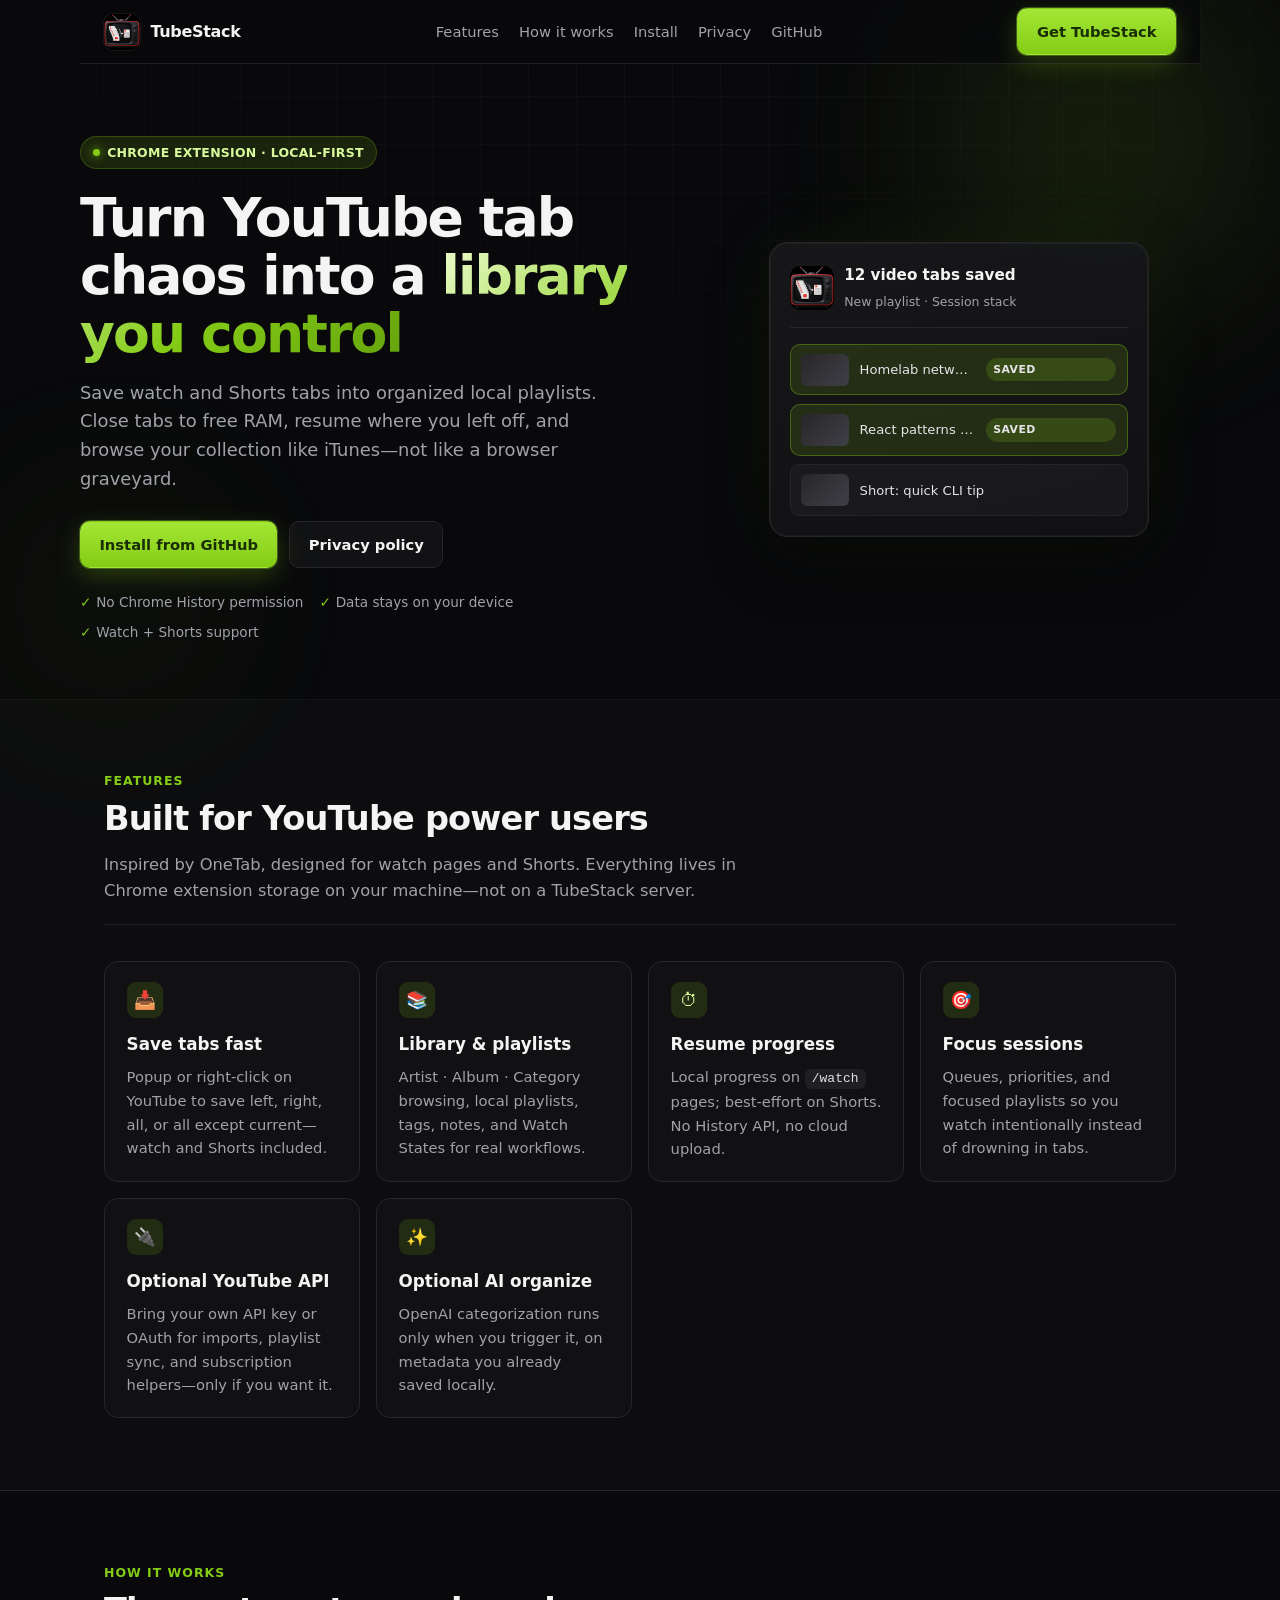
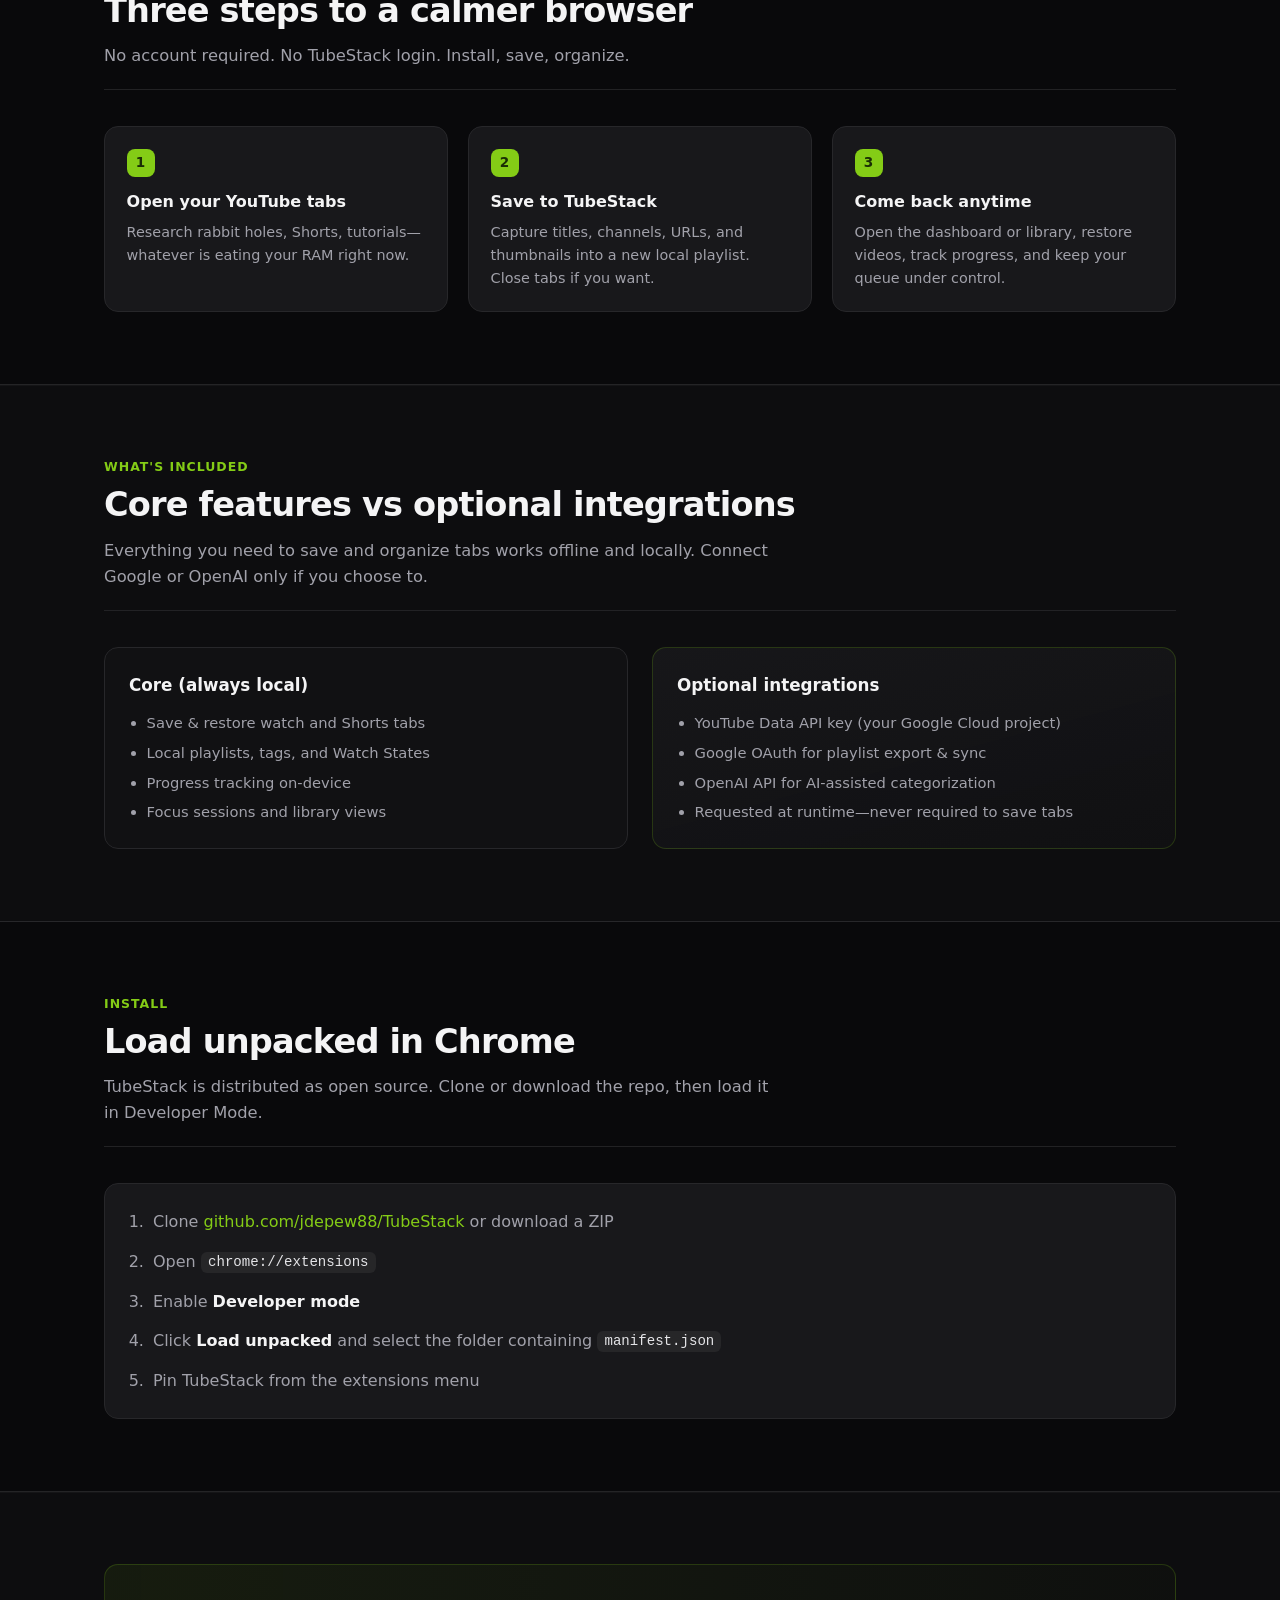
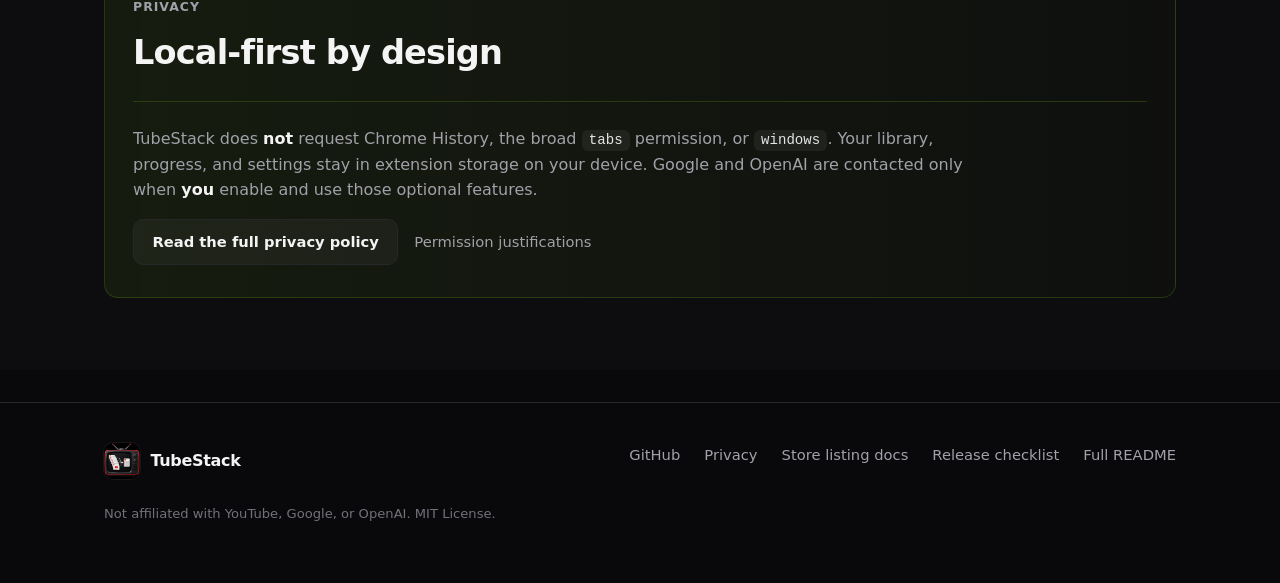
==== index.html @ 12734987 "Fix invisible bold text on privacy and landing pages. Set explicit text colors on strong/b and all b" ====
<!doctype html>
<html lang="en">
  <head>
    <meta charset="utf-8" />
    <meta name="viewport" content="width=device-width, initial-scale=1" />
    <title>TubeStack — Your YouTube library in Chrome</title>
    <meta
      name="description"
      content="TubeStack is a Chrome extension that saves YouTube watch and Shorts tabs into a local library—organize, resume progress, and watch intentionally."
    />
    <meta name="theme-color" content="#09090b" />
    <style>
      :root {
        --bg: #09090b;
        --surface: #111113;
        --elevated: #18181b;
        --border: #27272a;
        --text: #f4f4f5;
        --muted: #a1a1aa;
        --accent: #84cc16;
        --accent-dim: #65a30d;
        --accent-soft: rgba(132, 204, 22, 0.14);
        --glow: rgba(132, 204, 22, 0.35);
        --radius: 14px;
        --radius-sm: 10px;
        --max: 1120px;
        --nav-h: 64px;
      }

      *,
      *::before,
      *::after {
        box-sizing: border-box;
      }

      html {
        scroll-behavior: smooth;
      }

      body {
        margin: 0;
        font-family: system-ui, -apple-system, "Segoe UI", Roboto, sans-serif;
        background: var(--bg);
        color: var(--text);
        line-height: 1.6;
        -webkit-font-smoothing: antialiased;
      }

      a {
        color: var(--accent);
        text-decoration: none;
      }

      a:hover {
        text-decoration: underline;
      }

      strong,
      b {
        color: inherit;
        font-weight: 700;
      }

      p strong,
      li strong,
      .privacy-band strong,
      .install-box strong {
        color: var(--text);
      }

      .skip {
        position: absolute;
        left: -9999px;
        top: 0;
      }

      .skip:focus {
        left: 1rem;
        top: 1rem;
        z-index: 999;
        background: var(--elevated);
        padding: 0.5rem 1rem;
        border-radius: var(--radius-sm);
      }

      /* Background atmosphere */
      .bg-glow {
        position: fixed;
        inset: 0;
        pointer-events: none;
        z-index: 0;
        overflow: hidden;
      }

      .bg-glow::before,
      .bg-glow::after {
        content: "";
        position: absolute;
        border-radius: 50%;
        filter: blur(80px);
        opacity: 0.45;
      }

      .bg-glow::before {
        width: 520px;
        height: 520px;
        top: -120px;
        right: -80px;
        background: radial-gradient(circle, var(--glow), transparent 70%);
      }

      .bg-glow::after {
        width: 420px;
        height: 420px;
        bottom: 10%;
        left: -100px;
        background: radial-gradient(circle, rgba(163, 230, 53, 0.12), transparent 70%);
      }

      .grid-lines {
        position: fixed;
        inset: 0;
        pointer-events: none;
        z-index: 0;
        background-image:
          linear-gradient(rgba(255, 255, 255, 0.03) 1px, transparent 1px),
          linear-gradient(90deg, rgba(255, 255, 255, 0.03) 1px, transparent 1px);
        background-size: 48px 48px;
        mask-image: radial-gradient(ellipse 80% 60% at 50% 0%, black, transparent);
      }

      .wrap {
        position: relative;
        z-index: 1;
        max-width: var(--max);
        margin: 0 auto;
        padding: 0 24px;
      }

      /* Nav */
      .nav {
        position: sticky;
        top: 0;
        z-index: 50;
        height: var(--nav-h);
        display: flex;
        align-items: center;
        justify-content: space-between;
        gap: 1rem;
        border-bottom: 1px solid rgba(39, 39, 42, 0.8);
        background: rgba(9, 9, 11, 0.82);
        backdrop-filter: blur(12px);
      }

      .brand {
        display: flex;
        align-items: center;
        gap: 0.65rem;
        color: var(--text);
        text-decoration: none;
        font-weight: 700;
        letter-spacing: -0.02em;
      }

      .brand:hover {
        text-decoration: none;
      }

      .brand img {
        width: 36px;
        height: 36px;
        border-radius: 9px;
        box-shadow: 0 0 0 1px rgba(255, 255, 255, 0.06);
      }

      .nav-links {
        display: flex;
        align-items: center;
        gap: 1.25rem;
        font-size: 0.92rem;
      }

      .nav-links a {
        color: var(--muted);
        text-decoration: none;
      }

      .nav-links a:hover {
        color: var(--text);
        text-decoration: none;
      }

      /* Buttons */
      .btn {
        display: inline-flex;
        align-items: center;
        justify-content: center;
        gap: 0.4rem;
        padding: 0.65rem 1.15rem;
        border-radius: var(--radius-sm);
        font-size: 0.92rem;
        font-weight: 600;
        border: 1px solid transparent;
        cursor: pointer;
        text-decoration: none;
        transition: transform 0.15s ease, box-shadow 0.15s ease, background 0.15s ease;
      }

      .btn:hover {
        text-decoration: none;
        transform: translateY(-1px);
      }

      .btn-primary {
        background: linear-gradient(180deg, #a3e635 0%, var(--accent) 100%);
        color: #1a2e05;
        box-shadow: 0 0 0 1px rgba(163, 230, 53, 0.3), 0 8px 24px rgba(132, 204, 22, 0.25);
      }

      .btn-primary:hover {
        box-shadow: 0 0 0 1px rgba(163, 230, 53, 0.5), 0 12px 32px rgba(132, 204, 22, 0.32);
      }

      .btn-ghost {
        background: rgba(255, 255, 255, 0.04);
        border-color: var(--border);
        color: var(--text);
      }

      .btn-ghost:hover {
        background: rgba(255, 255, 255, 0.07);
      }

      /* Hero */
      .hero {
        display: grid;
        grid-template-columns: 1.1fr 0.9fr;
        gap: 3rem;
        align-items: center;
      }

      .pill {
        display: inline-flex;
        align-items: center;
        gap: 0.45rem;
        padding: 0.35rem 0.75rem;
        border-radius: 999px;
        background: var(--accent-soft);
        border: 1px solid rgba(132, 204, 22, 0.25);
        color: #d9f99d;
        font-size: 0.78rem;
        font-weight: 600;
        letter-spacing: 0.02em;
        text-transform: uppercase;
        margin-bottom: 1.25rem;
      }

      .pill-dot {
        width: 7px;
        height: 7px;
        border-radius: 50%;
        background: var(--accent);
        box-shadow: 0 0 10px var(--accent);
      }

      .hero h1 {
        margin: 0 0 1rem;
        font-size: clamp(2.2rem, 5vw, 3.35rem);
        line-height: 1.08;
        letter-spacing: -0.035em;
        font-weight: 800;
      }

      .hero h1 span {
        background: linear-gradient(135deg, #ecfccb 0%, var(--accent) 55%, #65a30d 100%);
        -webkit-background-clip: text;
        background-clip: text;
        color: transparent;
      }

      .hero-lead {
        margin: 0 0 1.75rem;
        font-size: 1.12rem;
        color: var(--muted);
        max-width: 34rem;
      }

      .hero-cta {
        display: flex;
        flex-wrap: wrap;
        gap: 0.75rem;
        margin-bottom: 1.5rem;
      }

      .trust-row {
        display: flex;
        flex-wrap: wrap;
        gap: 0.5rem 1rem;
        font-size: 0.85rem;
        color: var(--muted);
      }

      .trust-row span::before {
        content: "✓ ";
        color: var(--accent);
        font-weight: 700;
      }

      .hero-visual {
        position: relative;
        display: flex;
        justify-content: center;
      }

      .hero-card {
        width: 100%;
        max-width: 380px;
        background: linear-gradient(165deg, rgba(24, 24, 27, 0.95), rgba(17, 17, 19, 0.98));
        border: 1px solid var(--border);
        border-radius: calc(var(--radius) + 4px);
        padding: 1.25rem;
        box-shadow:
          0 0 0 1px rgba(255, 255, 255, 0.04) inset,
          0 24px 60px rgba(0, 0, 0, 0.45),
          0 0 80px rgba(132, 204, 22, 0.08);
      }

      .hero-card-head {
        display: flex;
        align-items: center;
        gap: 0.65rem;
        margin-bottom: 1rem;
        padding-bottom: 0.85rem;
        border-bottom: 1px solid var(--border);
      }

      .hero-card-head img {
        width: 44px;
        height: 44px;
        border-radius: 10px;
      }

      .hero-card-head strong {
        display: block;
        font-size: 0.95rem;
      }

      .hero-card-head small {
        color: var(--muted);
        font-size: 0.78rem;
      }

      .mock-tabs {
        display: flex;
        flex-direction: column;
        gap: 0.55rem;
      }

      .mock-tab {
        display: flex;
        align-items: center;
        gap: 0.65rem;
        padding: 0.55rem 0.65rem;
        background: rgba(255, 255, 255, 0.03);
        border: 1px solid rgba(255, 255, 255, 0.05);
        border-radius: var(--radius-sm);
        font-size: 0.82rem;
      }

      .mock-tab.saved {
        border-color: rgba(132, 204, 22, 0.35);
        background: var(--accent-soft);
      }

      .mock-thumb {
        width: 48px;
        height: 32px;
        border-radius: 6px;
        background: linear-gradient(135deg, #27272a, #3f3f46);
        flex-shrink: 0;
      }

      .mock-tab span {
        flex: 1;
        min-width: 0;
        white-space: nowrap;
        overflow: hidden;
        text-overflow: ellipsis;
        color: #e4e4e7;
      }

      .mock-badge {
        font-size: 0.68rem;
        font-weight: 700;
        text-transform: uppercase;
        letter-spacing: 0.04em;
        color: #bef264;
        background: rgba(132, 204, 22, 0.18);
        padding: 0.2rem 0.45rem;
        border-radius: 999px;
      }

      /* Sections */
      section,
      .hero-wrap {
        scroll-margin-top: calc(var(--nav-h) + 16px);
      }

      .hero-wrap {
        padding: 4.5rem 0 3.5rem;
      }

      section {
        padding: 4.5rem 0;
        border-top: 1px solid var(--border);
      }

      section:first-of-type {
        border-top: none;
      }

      section.section-alt {
        background: rgba(17, 17, 19, 0.55);
        border-top-color: rgba(39, 39, 42, 0.9);
        box-shadow: inset 0 1px 0 rgba(255, 255, 255, 0.03);
      }

      .section-head {
        margin-bottom: 2.25rem;
        padding-bottom: 1.25rem;
        border-bottom: 1px solid rgba(39, 39, 42, 0.85);
      }

      .section-label {
        font-size: 0.78rem;
        font-weight: 700;
        letter-spacing: 0.08em;
        text-transform: uppercase;
        color: var(--accent);
        margin: 0 0 0.5rem;
      }

      .section-title {
        margin: 0 0 0.75rem;
        font-size: clamp(1.6rem, 3vw, 2.1rem);
        letter-spacing: -0.025em;
        line-height: 1.2;
      }

      .section-sub {
        margin: 0;
        color: var(--muted);
        max-width: 42rem;
        font-size: 1.02rem;
      }

      .cards {
        display: grid;
        grid-template-columns: repeat(auto-fit, minmax(240px, 1fr));
        gap: 1rem;
      }

      .card {
        background: var(--surface);
        border: 1px solid var(--border);
        border-radius: var(--radius);
        padding: 1.25rem 1.35rem;
        transition: border-color 0.15s ease, transform 0.15s ease;
      }

      .card:hover {
        border-color: rgba(132, 204, 22, 0.35);
        transform: translateY(-2px);
      }

      .card-icon {
        width: 2.25rem;
        height: 2.25rem;
        display: grid;
        place-items: center;
        border-radius: 9px;
        background: var(--accent-soft);
        color: #d9f99d;
        font-size: 1.1rem;
        margin-bottom: 0.85rem;
      }

      .card h3 {
        margin: 0 0 0.45rem;
        font-size: 1.05rem;
      }

      .card p {
        margin: 0;
        font-size: 0.92rem;
        color: var(--muted);
      }

      /* Steps */
      .steps {
        display: grid;
        grid-template-columns: repeat(auto-fit, minmax(220px, 1fr));
        gap: 1.25rem;
        counter-reset: step;
      }

      .step {
        position: relative;
        padding: 1.35rem;
        background: var(--elevated);
        border: 1px solid var(--border);
        border-radius: var(--radius);
      }

      .step::before {
        counter-increment: step;
        content: counter(step);
        display: inline-grid;
        place-items: center;
        width: 1.75rem;
        height: 1.75rem;
        border-radius: 8px;
        background: var(--accent);
        color: #1a2e05;
        font-size: 0.85rem;
        font-weight: 800;
        margin-bottom: 0.75rem;
      }

      .step h3 {
        margin: 0 0 0.4rem;
        font-size: 1rem;
      }

      .step p {
        margin: 0;
        font-size: 0.9rem;
        color: var(--muted);
      }

      /* Split panel */
      .split {
        display: grid;
        grid-template-columns: 1fr 1fr;
        gap: 1.5rem;
        align-items: start;
      }

      .panel {
        background: var(--surface);
        border: 1px solid var(--border);
        border-radius: var(--radius);
        padding: 1.5rem;
      }

      .panel h3 {
        margin: 0 0 0.75rem;
        font-size: 1.05rem;
      }

      .panel ul {
        margin: 0;
        padding-left: 1.1rem;
        color: var(--muted);
        font-size: 0.92rem;
      }

      .panel li + li {
        margin-top: 0.4rem;
      }

      .panel.optional {
        border-color: rgba(132, 204, 22, 0.2);
        background: linear-gradient(165deg, rgba(24, 24, 27, 0.9), rgba(17, 17, 19, 0.95));
      }

      /* Install box */
      .install-box {
        background: var(--elevated);
        border: 1px solid var(--border);
        border-radius: var(--radius);
        padding: 1.5rem;
      }

      .install-box ol {
        margin: 0;
        padding-left: 1.25rem;
        color: var(--muted);
        line-height: 1.7;
      }

      .install-box li {
        padding-left: 0.25rem;
      }

      .install-box li + li {
        margin-top: 0.75rem;
      }

      .link-row {
        display: flex;
        flex-wrap: wrap;
        align-items: center;
        gap: 0.65rem 1rem;
        margin-top: 0.25rem;
      }

      .link-row a:not(.btn) {
        color: var(--muted);
        font-size: 0.92rem;
      }

      .link-row a:not(.btn):hover {
        color: var(--text);
      }

      code,
      .code {
        font-family: ui-monospace, "Cascadia Code", "Segoe UI Mono", monospace;
        font-size: 0.88em;
        background: rgba(255, 255, 255, 0.06);
        padding: 0.15rem 0.45rem;
        border-radius: 6px;
        color: #e4e4e7;
      }

      /* Privacy band */
      .privacy-band {
        background: linear-gradient(90deg, rgba(132, 204, 22, 0.08), rgba(132, 204, 22, 0.02));
        border: 1px solid rgba(132, 204, 22, 0.2);
        border-radius: var(--radius);
        padding: 2rem 1.75rem;
      }

      .privacy-band .section-head {
        border-bottom-color: rgba(132, 204, 22, 0.2);
        margin-bottom: 1.5rem;
        padding-bottom: 1rem;
      }

      .privacy-band p {
        margin: 0 0 1rem;
        color: var(--muted);
        max-width: 52rem;
      }

      .privacy-band p:last-child {
        margin-bottom: 0;
      }

      /* Footer */
      footer {
        border-top: 1px solid var(--border);
        padding: 2.5rem 0 3rem;
        margin-top: 2rem;
      }

      .footer-grid {
        display: flex;
        flex-wrap: wrap;
        justify-content: space-between;
        gap: 1.5rem;
        align-items: start;
      }

      .footer-links {
        display: flex;
        flex-wrap: wrap;
        gap: 1rem 1.5rem;
        font-size: 0.92rem;
      }

      .footer-links a {
        color: var(--muted);
        text-decoration: none;
      }

      .footer-links a:hover {
        color: var(--text);
      }

      .fine {
        margin-top: 1.5rem;
        font-size: 0.82rem;
        color: #71717a;
      }

      @media (max-width: 860px) {
        .hero-wrap {
          padding-top: 2.5rem;
        }

        .hero {
          grid-template-columns: 1fr;
        }

        .hero-visual {
          order: -1;
        }

        .split {
          grid-template-columns: 1fr;
        }

        .nav-links {
          display: none;
        }
      }
    </style>
  </head>
  <body>
    <a class="skip" href="#main">Skip to content</a>
    <div class="bg-glow" aria-hidden="true"></div>
    <div class="grid-lines" aria-hidden="true"></div>

    <header class="wrap nav">
      <a class="brand" href="./">
        <img src="assets/icon512.png" width="36" height="36" alt="" />
        TubeStack
      </a>
      <nav class="nav-links" aria-label="Primary">
        <a href="#features">Features</a>
        <a href="#how">How it works</a>
        <a href="#install">Install</a>
        <a href="privacy/privacy.html">Privacy</a>
        <a href="https://github.com/jdepew88/TubeStack">GitHub</a>
      </nav>
      <a class="btn btn-primary" href="#install">Get TubeStack</a>
    </header>

    <main id="main">
      <div class="wrap hero-wrap">
        <div class="hero">
        <div>
          <div class="pill"><span class="pill-dot" aria-hidden="true"></span> Chrome extension · Local-first</div>
          <h1>Turn YouTube tab chaos into a <span>library you control</span></h1>
          <p class="hero-lead">
            Save watch and Shorts tabs into organized local playlists. Close tabs to free RAM, resume where you left off,
            and browse your collection like iTunes—not like a browser graveyard.
          </p>
          <div class="hero-cta">
            <a class="btn btn-primary" href="https://github.com/jdepew88/TubeStack">Install from GitHub</a>
            <a class="btn btn-ghost" href="privacy/privacy.html">Privacy policy</a>
          </div>
          <div class="trust-row">
            <span>No Chrome History permission</span>
            <span>Data stays on your device</span>
            <span>Watch + Shorts support</span>
          </div>
        </div>
        <div class="hero-visual" aria-hidden="true">
          <div class="hero-card">
            <div class="hero-card-head">
              <img src="assets/icon512.png" width="44" height="44" alt="" />
              <div>
                <strong>12 video tabs saved</strong>
                <small>New playlist · Session stack</small>
              </div>
            </div>
            <div class="mock-tabs">
              <div class="mock-tab saved">
                <div class="mock-thumb"></div>
                <span>Homelab networking deep dive</span>
                <span class="mock-badge">Saved</span>
              </div>
              <div class="mock-tab saved">
                <div class="mock-thumb"></div>
                <span>React patterns for 2026</span>
                <span class="mock-badge">Saved</span>
              </div>
              <div class="mock-tab">
                <div class="mock-thumb"></div>
                <span>Short: quick CLI tip</span>
              </div>
            </div>
          </div>
        </div>
        </div>
      </div>

      <section id="features" class="section-alt">
        <div class="wrap">
          <header class="section-head">
            <p class="section-label">Features</p>
            <h2 class="section-title">Built for YouTube power users</h2>
            <p class="section-sub">
              Inspired by OneTab, designed for watch pages and Shorts. Everything lives in Chrome extension storage on your
              machine—not on a TubeStack server.
            </p>
          </header>
          <div class="cards">
            <article class="card">
              <div class="card-icon" aria-hidden="true">📥</div>
              <h3>Save tabs fast</h3>
              <p>Popup or right-click on YouTube to save left, right, all, or all except current—watch and Shorts included.</p>
            </article>
            <article class="card">
              <div class="card-icon" aria-hidden="true">📚</div>
              <h3>Library &amp; playlists</h3>
              <p>Artist · Album · Category browsing, local playlists, tags, notes, and Watch States for real workflows.</p>
            </article>
            <article class="card">
              <div class="card-icon" aria-hidden="true">⏱</div>
              <h3>Resume progress</h3>
              <p>Local progress on <code>/watch</code> pages; best-effort on Shorts. No History API, no cloud upload.</p>
            </article>
            <article class="card">
              <div class="card-icon" aria-hidden="true">🎯</div>
              <h3>Focus sessions</h3>
              <p>Queues, priorities, and focused playlists so you watch intentionally instead of drowning in tabs.</p>
            </article>
            <article class="card">
              <div class="card-icon" aria-hidden="true">🔌</div>
              <h3>Optional YouTube API</h3>
              <p>Bring your own API key or OAuth for imports, playlist sync, and subscription helpers—only if you want it.</p>
            </article>
            <article class="card">
              <div class="card-icon" aria-hidden="true">✨</div>
              <h3>Optional AI organize</h3>
              <p>OpenAI categorization runs only when you trigger it, on metadata you already saved locally.</p>
            </article>
          </div>
        </div>
      </section>

      <section id="how">
        <div class="wrap">
          <header class="section-head">
            <p class="section-label">How it works</p>
            <h2 class="section-title">Three steps to a calmer browser</h2>
            <p class="section-sub">No account required. No TubeStack login. Install, save, organize.</p>
          </header>
          <div class="steps">
            <div class="step">
              <h3>Open your YouTube tabs</h3>
              <p>Research rabbit holes, Shorts, tutorials—whatever is eating your RAM right now.</p>
            </div>
            <div class="step">
              <h3>Save to TubeStack</h3>
              <p>Capture titles, channels, URLs, and thumbnails into a new local playlist. Close tabs if you want.</p>
            </div>
            <div class="step">
              <h3>Come back anytime</h3>
              <p>Open the dashboard or library, restore videos, track progress, and keep your queue under control.</p>
            </div>
          </div>
        </div>
      </section>

      <section id="compare" class="section-alt">
        <div class="wrap">
          <header class="section-head">
            <p class="section-label">What's included</p>
            <h2 class="section-title">Core features vs optional integrations</h2>
            <p class="section-sub">Everything you need to save and organize tabs works offline and locally. Connect Google or OpenAI only if you choose to.</p>
          </header>
          <div class="split">
          <div class="panel">
            <h3>Core (always local)</h3>
            <ul>
              <li>Save &amp; restore watch and Shorts tabs</li>
              <li>Local playlists, tags, and Watch States</li>
              <li>Progress tracking on-device</li>
              <li>Focus sessions and library views</li>
            </ul>
          </div>
          <div class="panel optional">
            <h3>Optional integrations</h3>
            <ul>
              <li>YouTube Data API key (your Google Cloud project)</li>
              <li>Google OAuth for playlist export &amp; sync</li>
              <li>OpenAI API for AI-assisted categorization</li>
              <li>Requested at runtime—never required to save tabs</li>
            </ul>
          </div>
        </div>
      </section>

      <section id="install">
        <div class="wrap">
          <header class="section-head">
            <p class="section-label">Install</p>
            <h2 class="section-title">Load unpacked in Chrome</h2>
            <p class="section-sub">TubeStack is distributed as open source. Clone or download the repo, then load it in Developer Mode.</p>
          </header>
          <div class="install-box">
            <ol>
              <li>Clone <a href="https://github.com/jdepew88/TubeStack">github.com/jdepew88/TubeStack</a> or download a ZIP</li>
              <li>Open <span class="code">chrome://extensions</span></li>
              <li>Enable <strong>Developer mode</strong></li>
              <li>Click <strong>Load unpacked</strong> and select the folder containing <span class="code">manifest.json</span></li>
              <li>Pin TubeStack from the extensions menu</li>
            </ol>
          </div>
        </div>
      </section>

      <section id="privacy" class="section-alt">
        <div class="wrap">
          <div class="privacy-band">
            <header class="section-head">
              <p class="section-label">Privacy</p>
              <h2 class="section-title">Local-first by design</h2>
            </header>
            <p>
              TubeStack does <strong>not</strong> request Chrome History, the broad <code>tabs</code> permission, or
              <code>windows</code>. Your library, progress, and settings stay in extension storage on your device. Google
              and OpenAI are contacted only when <strong>you</strong> enable and use those optional features.
            </p>
            <div class="link-row">
              <a class="btn btn-ghost" href="privacy/privacy.html">Read the full privacy policy</a>
              <a href="docs/PERMISSIONS.md">Permission justifications</a>
            </div>
          </div>
        </div>
      </section>
    </main>

    <footer>
      <div class="wrap footer-grid">
        <div>
          <a class="brand" href="./">
            <img src="assets/icon512.png" width="32" height="32" alt="" />
            TubeStack
          </a>
          <p class="fine">Not affiliated with YouTube, Google, or OpenAI. MIT License.</p>
        </div>
        <div class="footer-links">
          <a href="https://github.com/jdepew88/TubeStack">GitHub</a>
          <a href="privacy/privacy.html">Privacy</a>
          <a href="docs/STORE_LISTING.md">Store listing docs</a>
          <a href="docs/RELEASE_CHECKLIST.md">Release checklist</a>
          <a href="README.md">Full README</a>
        </div>
      </div>
    </footer>
  </body>
</html>
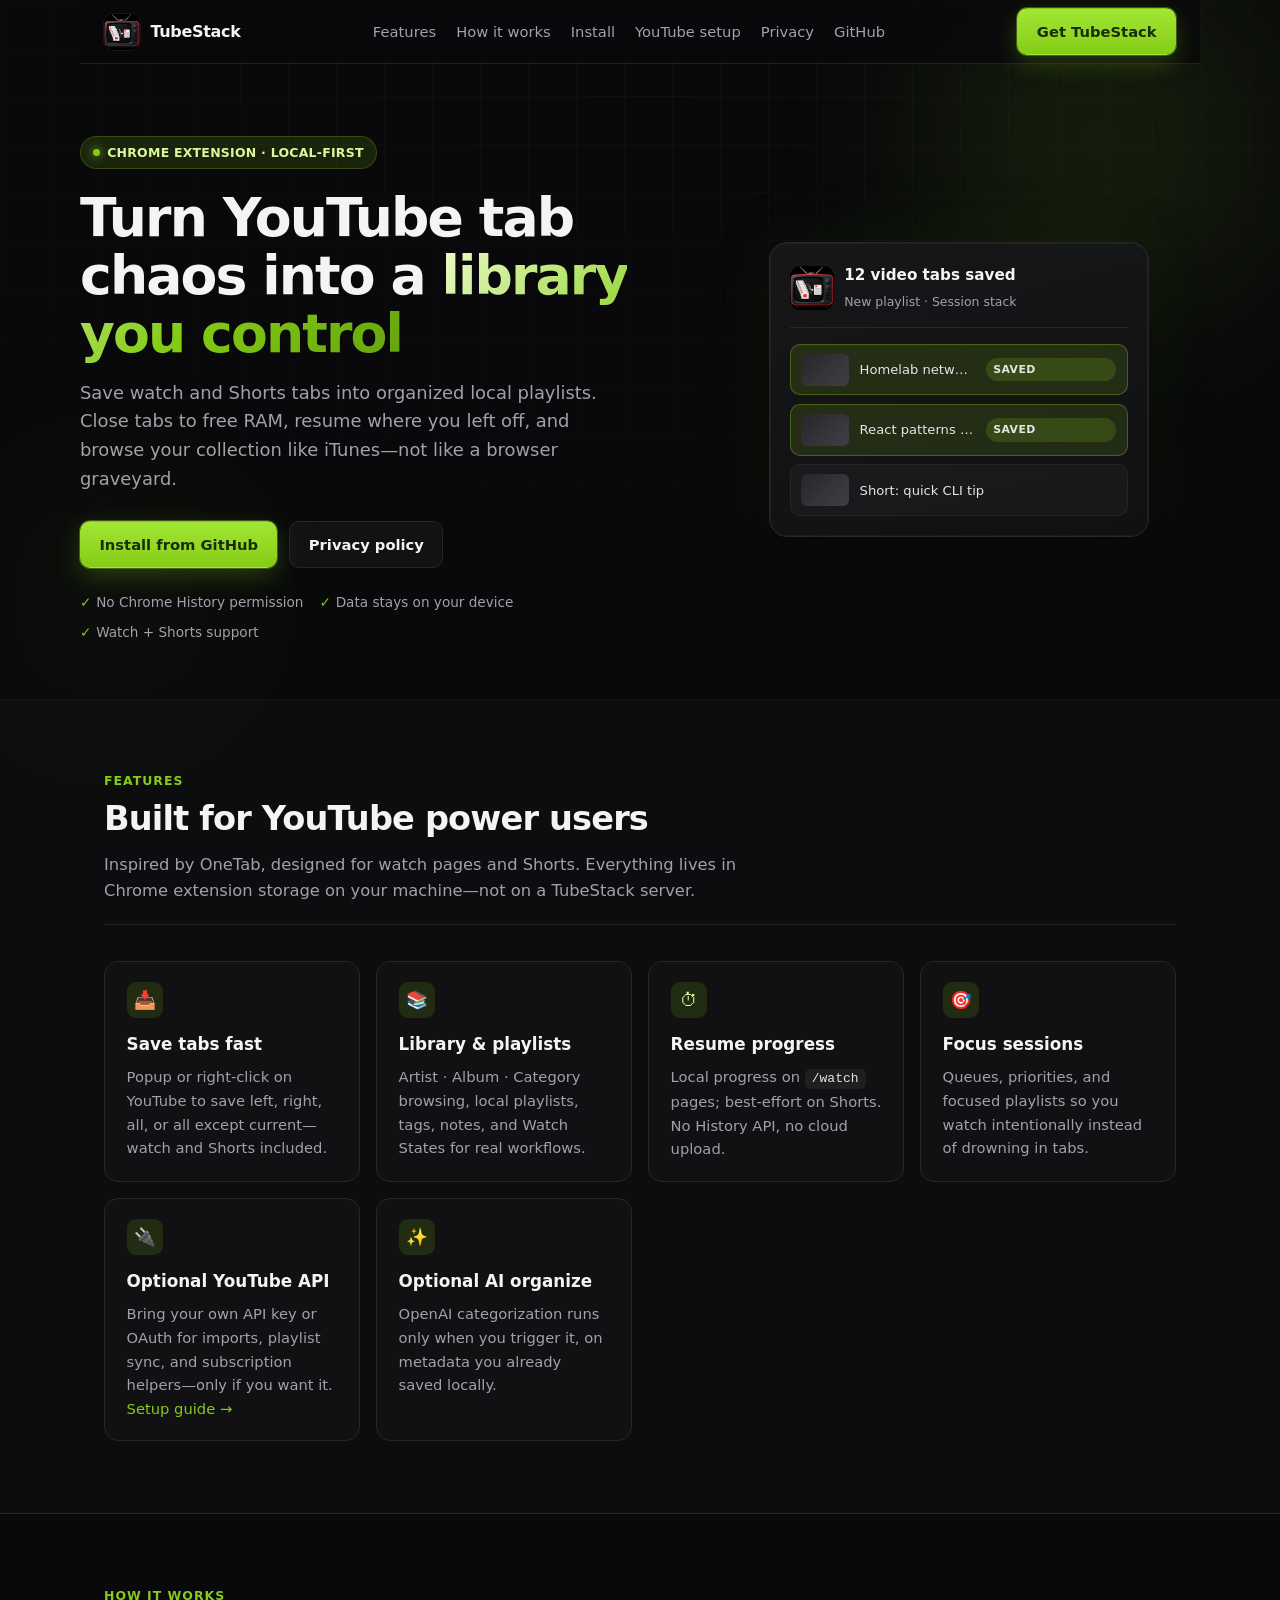
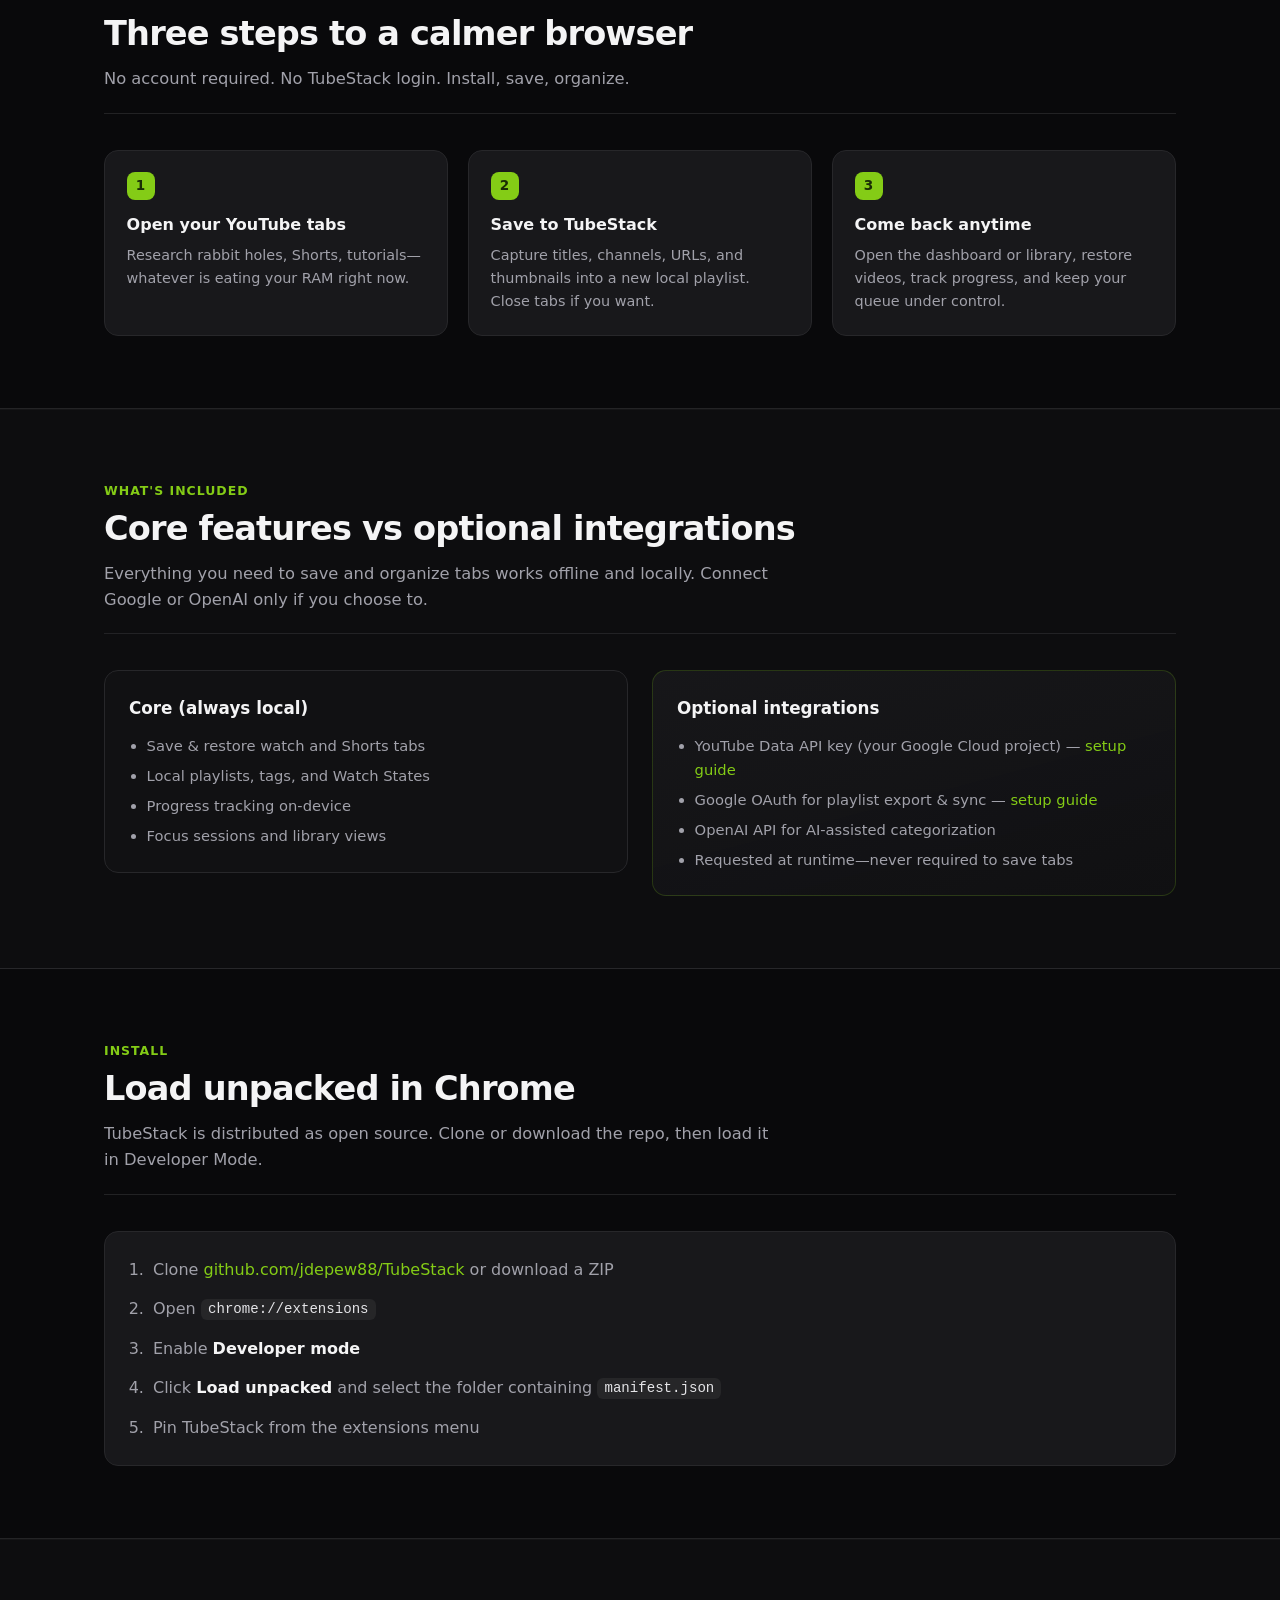
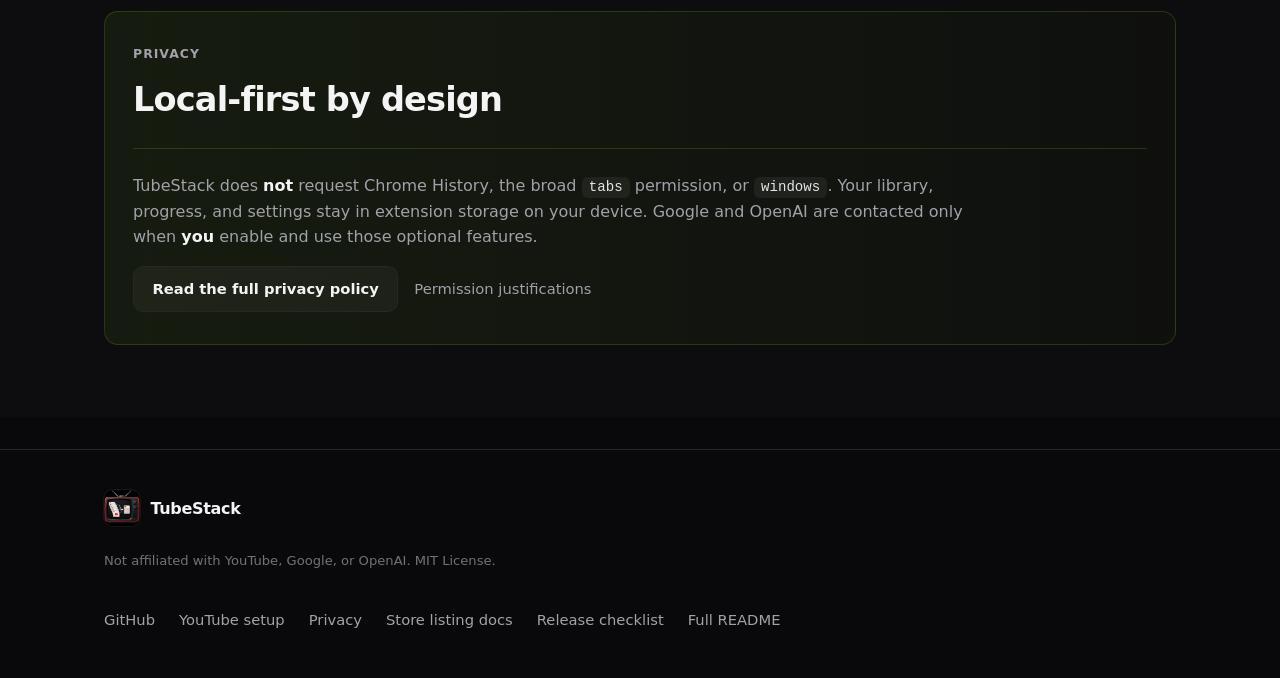
==== commit 681820b1: "Checkpoint before Quick Sidebar Mode" ====
--- a/index.html
+++ b/index.html
@@ -722,6 +722,7 @@
         <a href="#features">Features</a>
         <a href="#how">How it works</a>
         <a href="#install">Install</a>
+        <a href="setup/youtube-api.html">YouTube setup</a>
         <a href="privacy/privacy.html">Privacy</a>
         <a href="https://github.com/jdepew88/TubeStack">GitHub</a>
       </nav>
@@ -812,7 +813,7 @@
             <article class="card">
               <div class="card-icon" aria-hidden="true">🔌</div>
               <h3>Optional YouTube API</h3>
-              <p>Bring your own API key or OAuth for imports, playlist sync, and subscription helpers—only if you want it.</p>
+              <p>Bring your own API key or OAuth for imports, playlist sync, and subscription helpers—only if you want it. <a href="setup/youtube-api.html">Setup guide →</a></p>
             </article>
             <article class="card">
               <div class="card-icon" aria-hidden="true">✨</div>
@@ -867,8 +868,8 @@
           <div class="panel optional">
             <h3>Optional integrations</h3>
             <ul>
-              <li>YouTube Data API key (your Google Cloud project)</li>
-              <li>Google OAuth for playlist export &amp; sync</li>
+              <li>YouTube Data API key (your Google Cloud project) — <a href="setup/youtube-api.html">setup guide</a></li>
+              <li>Google OAuth for playlist export &amp; sync — <a href="setup/youtube-api.html">setup guide</a></li>
               <li>OpenAI API for AI-assisted categorization</li>
               <li>Requested at runtime—never required to save tabs</li>
             </ul>
@@ -927,6 +928,7 @@
         </div>
         <div class="footer-links">
           <a href="https://github.com/jdepew88/TubeStack">GitHub</a>
+          <a href="setup/youtube-api.html">YouTube setup</a>
           <a href="privacy/privacy.html">Privacy</a>
           <a href="docs/STORE_LISTING.md">Store listing docs</a>
           <a href="docs/RELEASE_CHECKLIST.md">Release checklist</a>
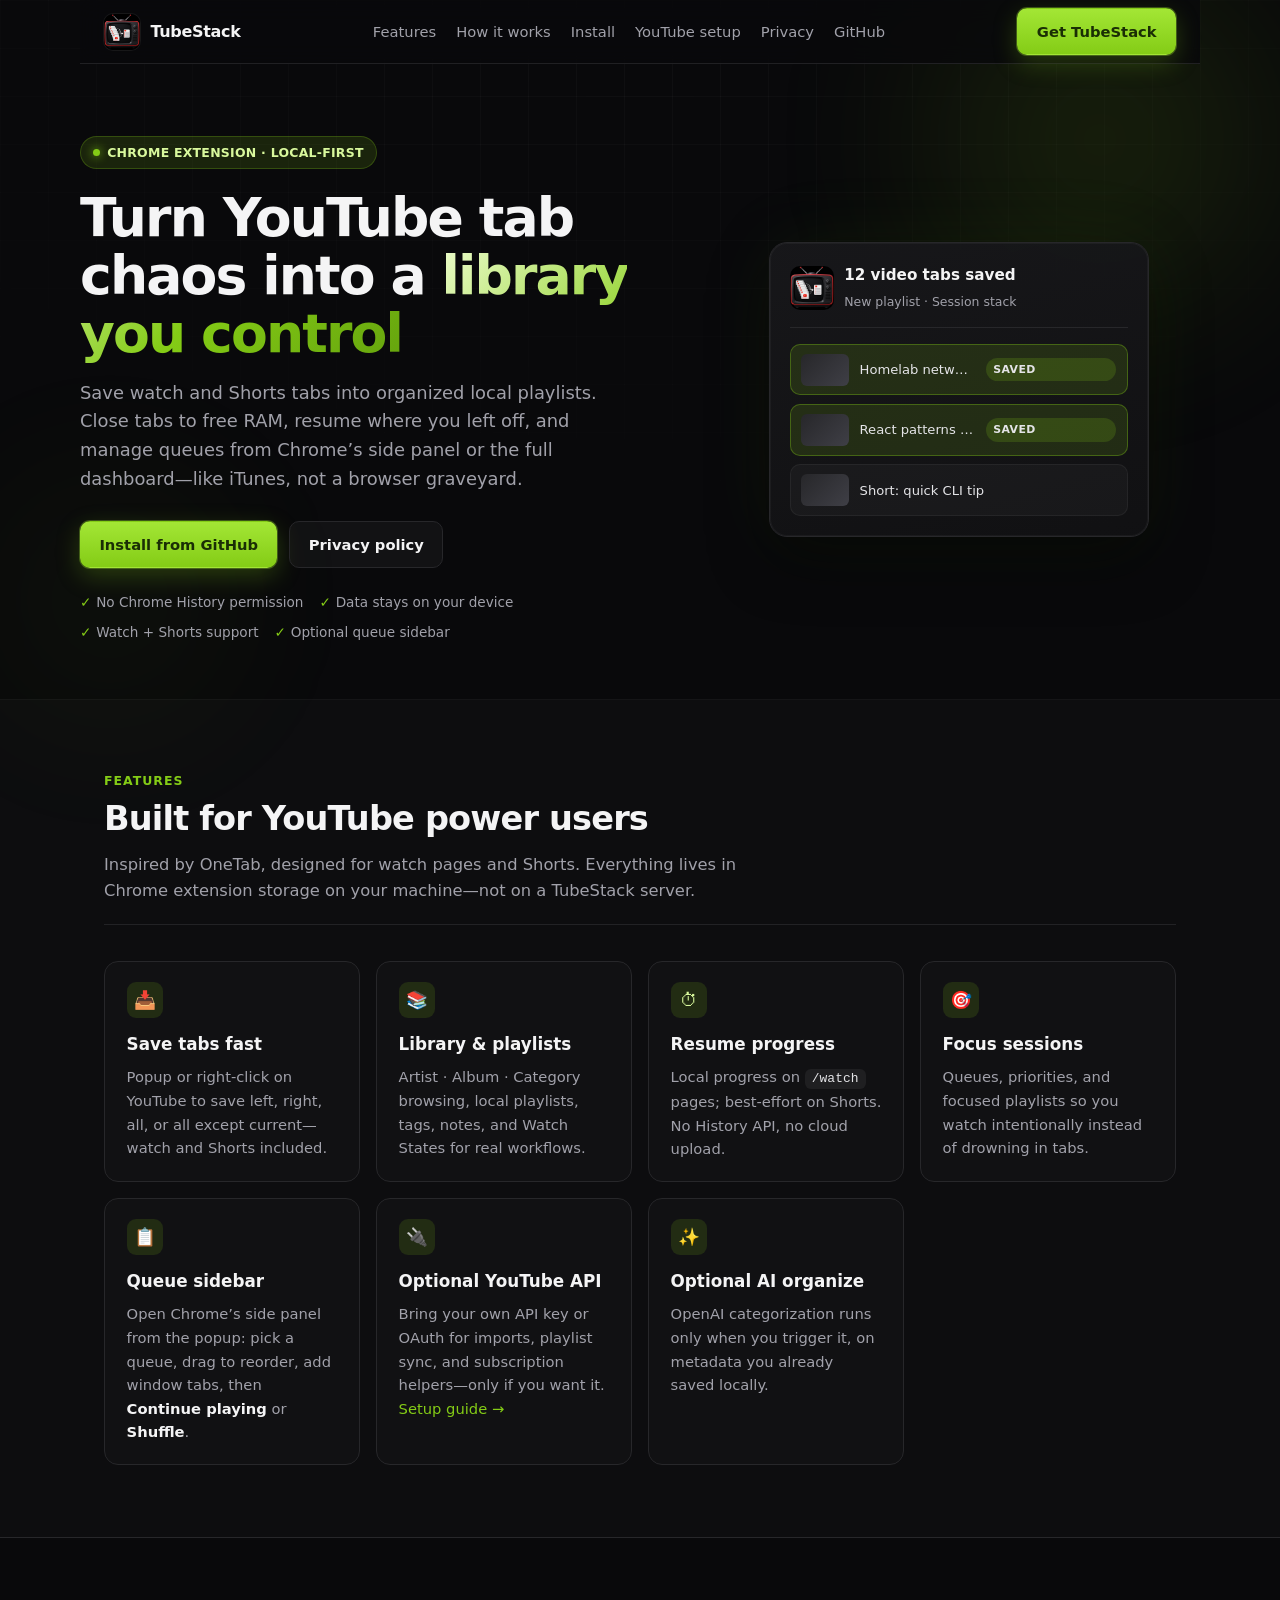
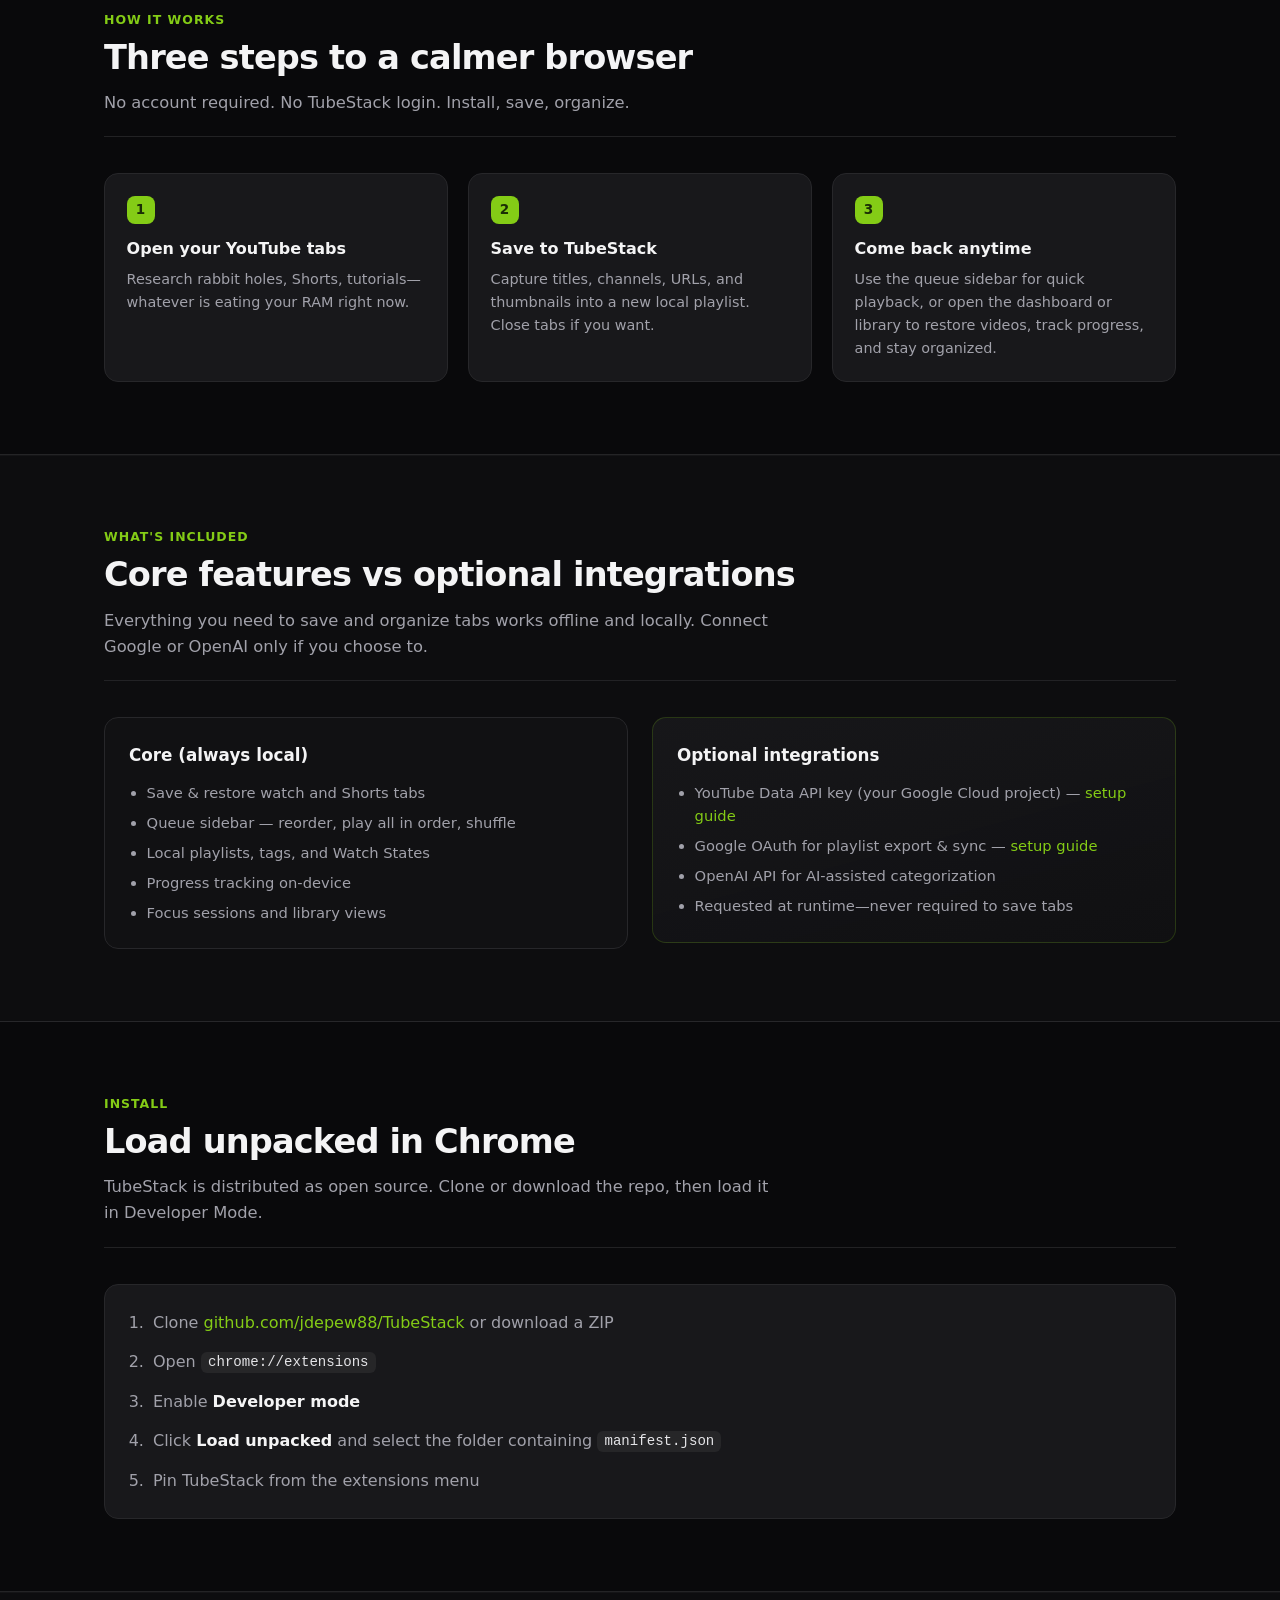
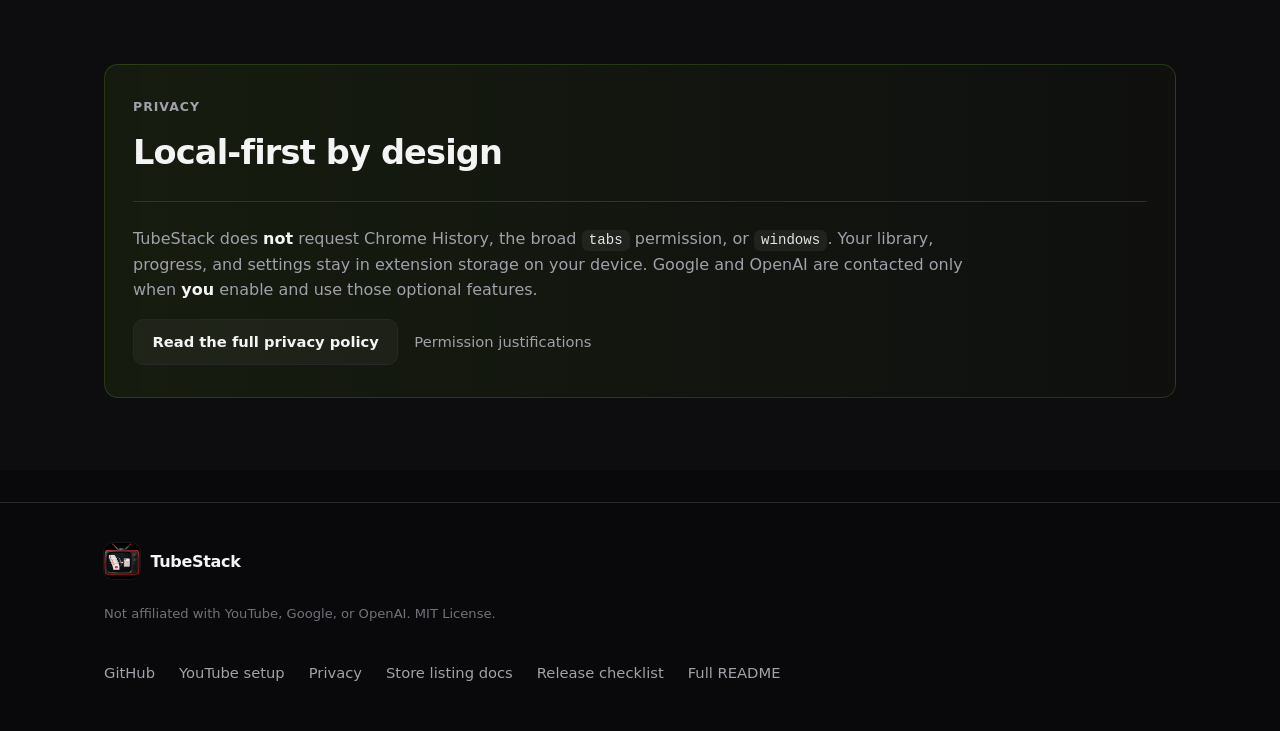
==== commit b021670a: "Document the queue sidebar across homepage, privacy, and store docs. Explain side panel features (re" ====
--- a/index.html
+++ b/index.html
@@ -737,7 +737,7 @@
           <h1>Turn YouTube tab chaos into a <span>library you control</span></h1>
           <p class="hero-lead">
             Save watch and Shorts tabs into organized local playlists. Close tabs to free RAM, resume where you left off,
-            and browse your collection like iTunes—not like a browser graveyard.
+            and manage queues from Chrome&rsquo;s side panel or the full dashboard&mdash;like iTunes, not a browser graveyard.
           </p>
           <div class="hero-cta">
             <a class="btn btn-primary" href="https://github.com/jdepew88/TubeStack">Install from GitHub</a>
@@ -747,6 +747,7 @@
             <span>No Chrome History permission</span>
             <span>Data stays on your device</span>
             <span>Watch + Shorts support</span>
+            <span>Optional queue sidebar</span>
           </div>
         </div>
         <div class="hero-visual" aria-hidden="true">
@@ -811,6 +812,11 @@
               <p>Queues, priorities, and focused playlists so you watch intentionally instead of drowning in tabs.</p>
             </article>
             <article class="card">
+              <div class="card-icon" aria-hidden="true">📋</div>
+              <h3>Queue sidebar</h3>
+              <p>Open Chrome&rsquo;s side panel from the popup: pick a queue, drag to reorder, add window tabs, then <strong>Continue playing</strong> or <strong>Shuffle</strong>.</p>
+            </article>
+            <article class="card">
               <div class="card-icon" aria-hidden="true">🔌</div>
               <h3>Optional YouTube API</h3>
               <p>Bring your own API key or OAuth for imports, playlist sync, and subscription helpers—only if you want it. <a href="setup/youtube-api.html">Setup guide →</a></p>
@@ -842,7 +848,7 @@
             </div>
             <div class="step">
               <h3>Come back anytime</h3>
-              <p>Open the dashboard or library, restore videos, track progress, and keep your queue under control.</p>
+              <p>Use the queue sidebar for quick playback, or open the dashboard or library to restore videos, track progress, and stay organized.</p>
             </div>
           </div>
         </div>
@@ -860,6 +866,7 @@
             <h3>Core (always local)</h3>
             <ul>
               <li>Save &amp; restore watch and Shorts tabs</li>
+              <li>Queue sidebar — reorder, play all in order, shuffle</li>
               <li>Local playlists, tags, and Watch States</li>
               <li>Progress tracking on-device</li>
               <li>Focus sessions and library views</li>
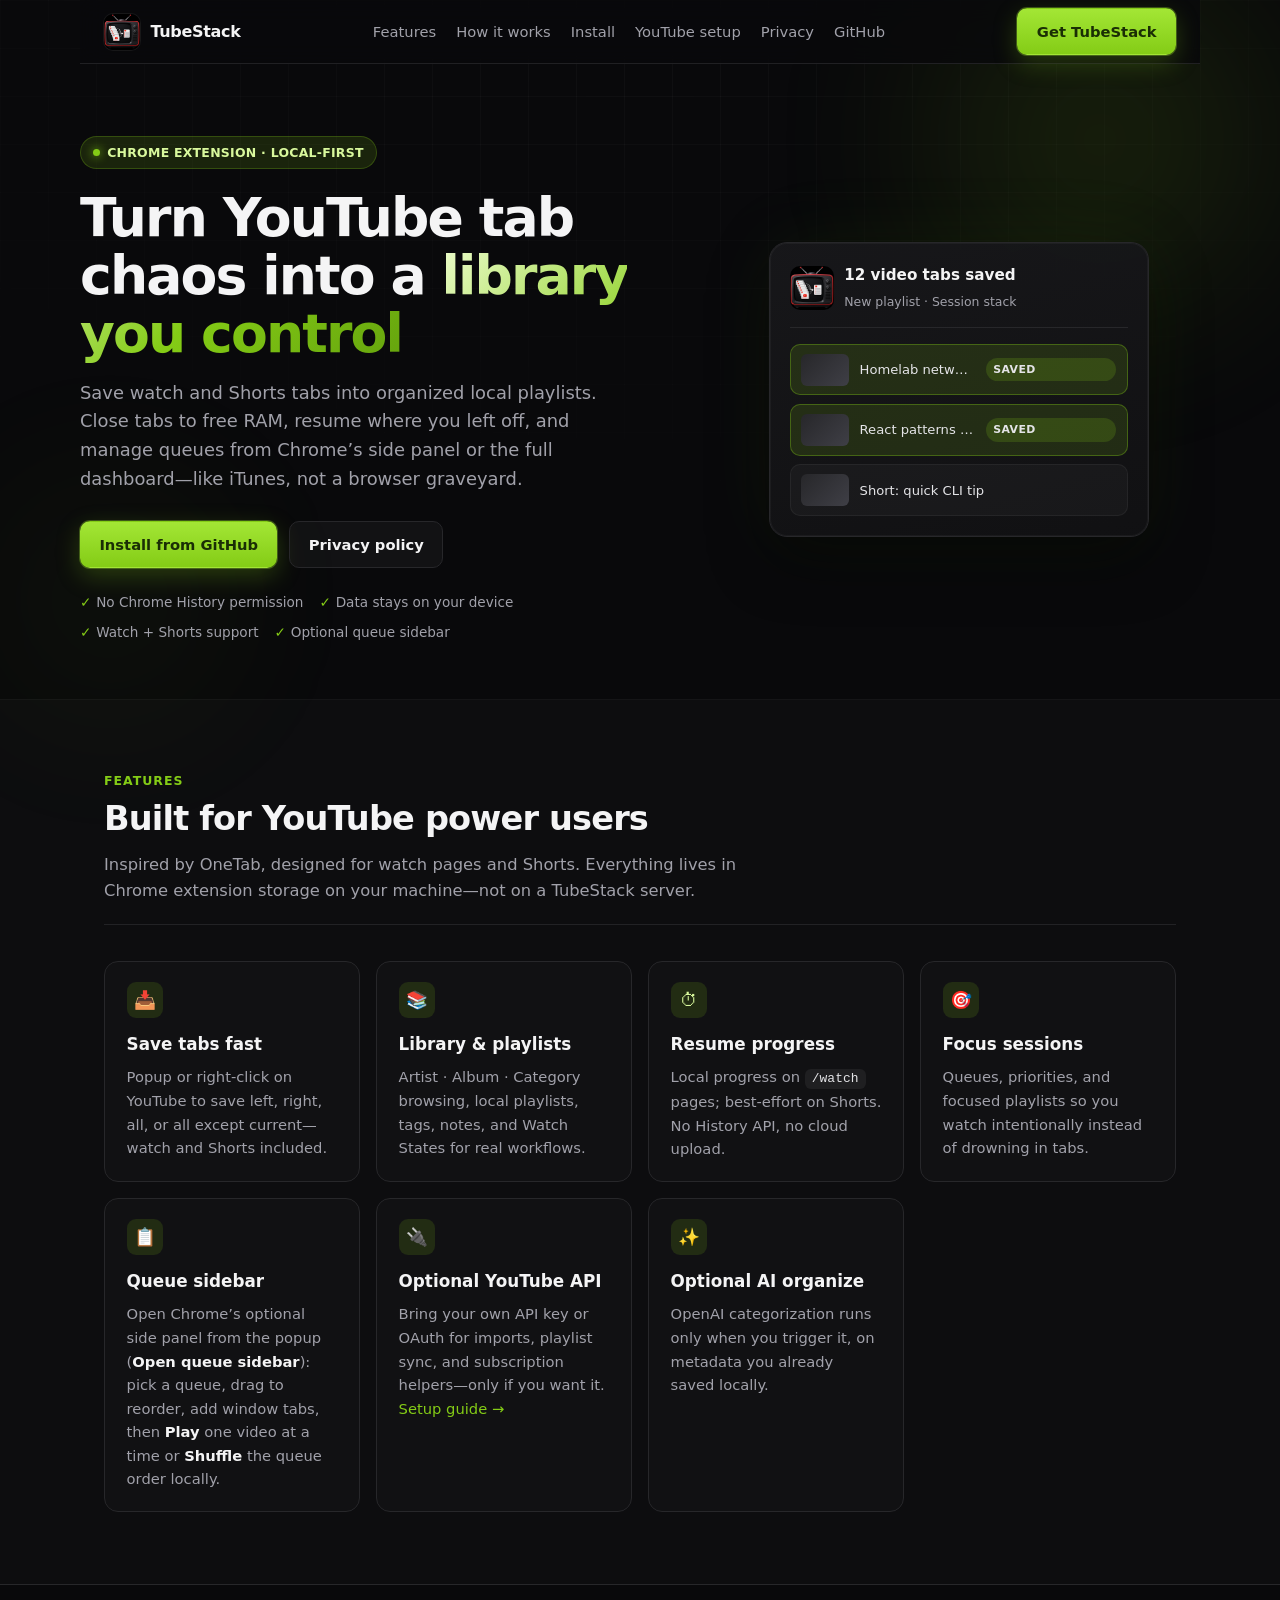
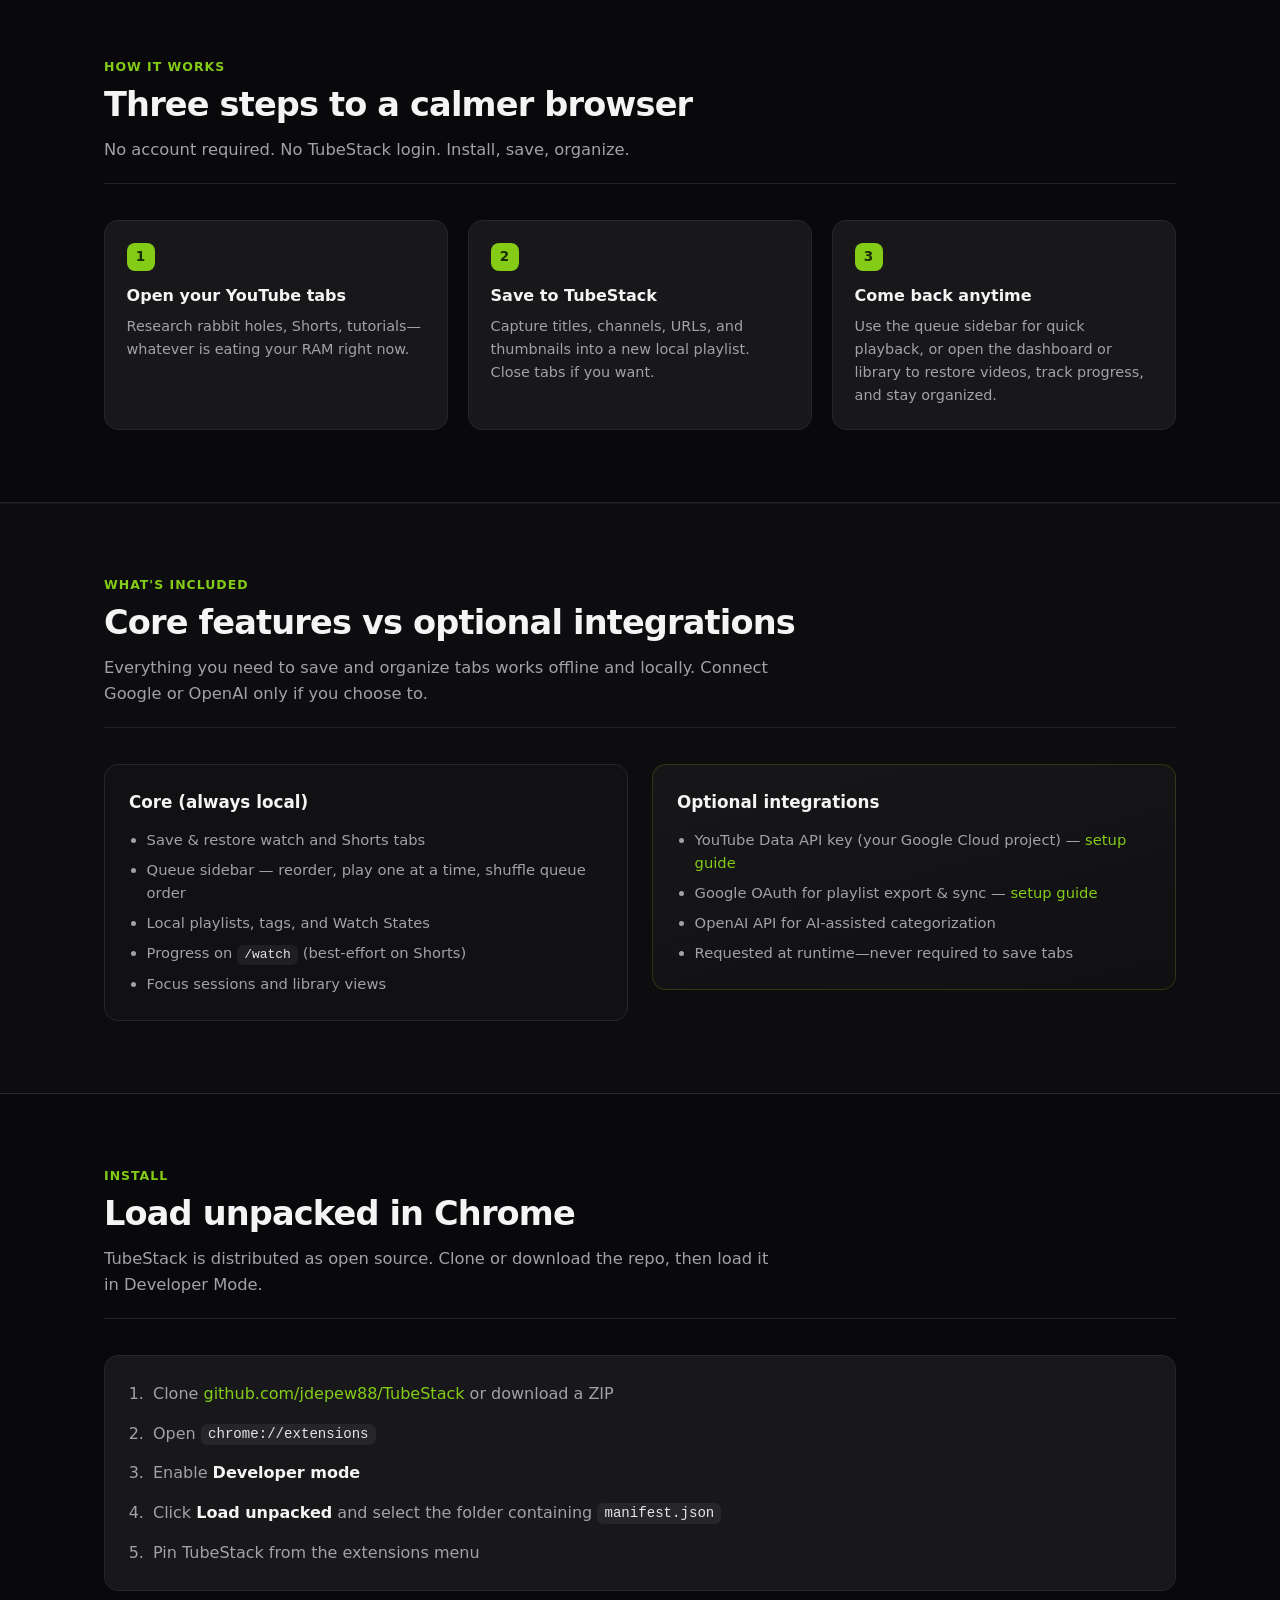
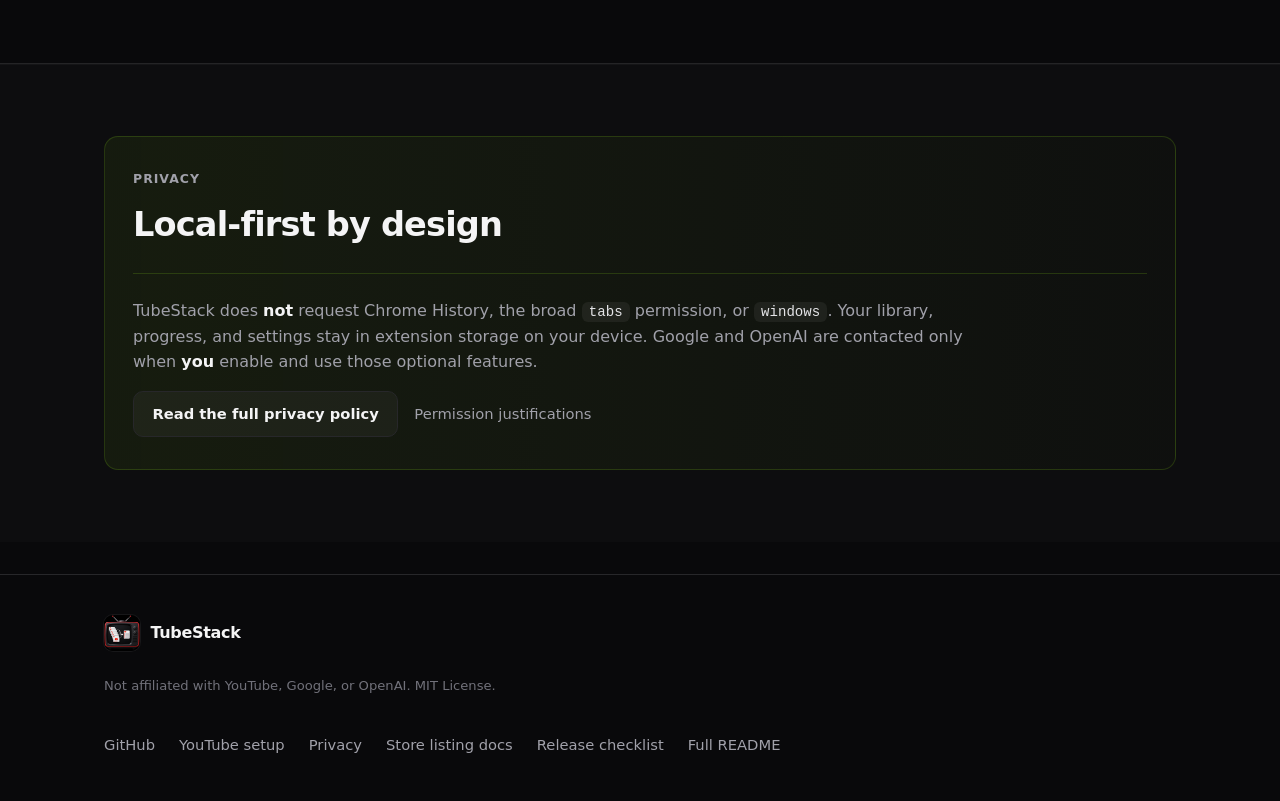
==== commit c7c951ae: "Align public copy with Chrome Web Store local-first positioning. Update in-app UI, privacy policy, s" ====
--- a/index.html
+++ b/index.html
@@ -814,7 +814,7 @@
             <article class="card">
               <div class="card-icon" aria-hidden="true">📋</div>
               <h3>Queue sidebar</h3>
-              <p>Open Chrome&rsquo;s side panel from the popup: pick a queue, drag to reorder, add window tabs, then <strong>Continue playing</strong> or <strong>Shuffle</strong>.</p>
+              <p>Open Chrome&rsquo;s optional side panel from the popup (<strong>Open queue sidebar</strong>): pick a queue, drag to reorder, add window tabs, then <strong>Play</strong> one video at a time or <strong>Shuffle</strong> the queue order locally.</p>
             </article>
             <article class="card">
               <div class="card-icon" aria-hidden="true">🔌</div>
@@ -866,9 +866,9 @@
             <h3>Core (always local)</h3>
             <ul>
               <li>Save &amp; restore watch and Shorts tabs</li>
-              <li>Queue sidebar — reorder, play all in order, shuffle</li>
+              <li>Queue sidebar — reorder, play one at a time, shuffle queue order</li>
               <li>Local playlists, tags, and Watch States</li>
-              <li>Progress tracking on-device</li>
+              <li>Progress on <code>/watch</code> (best-effort on Shorts)</li>
               <li>Focus sessions and library views</li>
             </ul>
           </div>
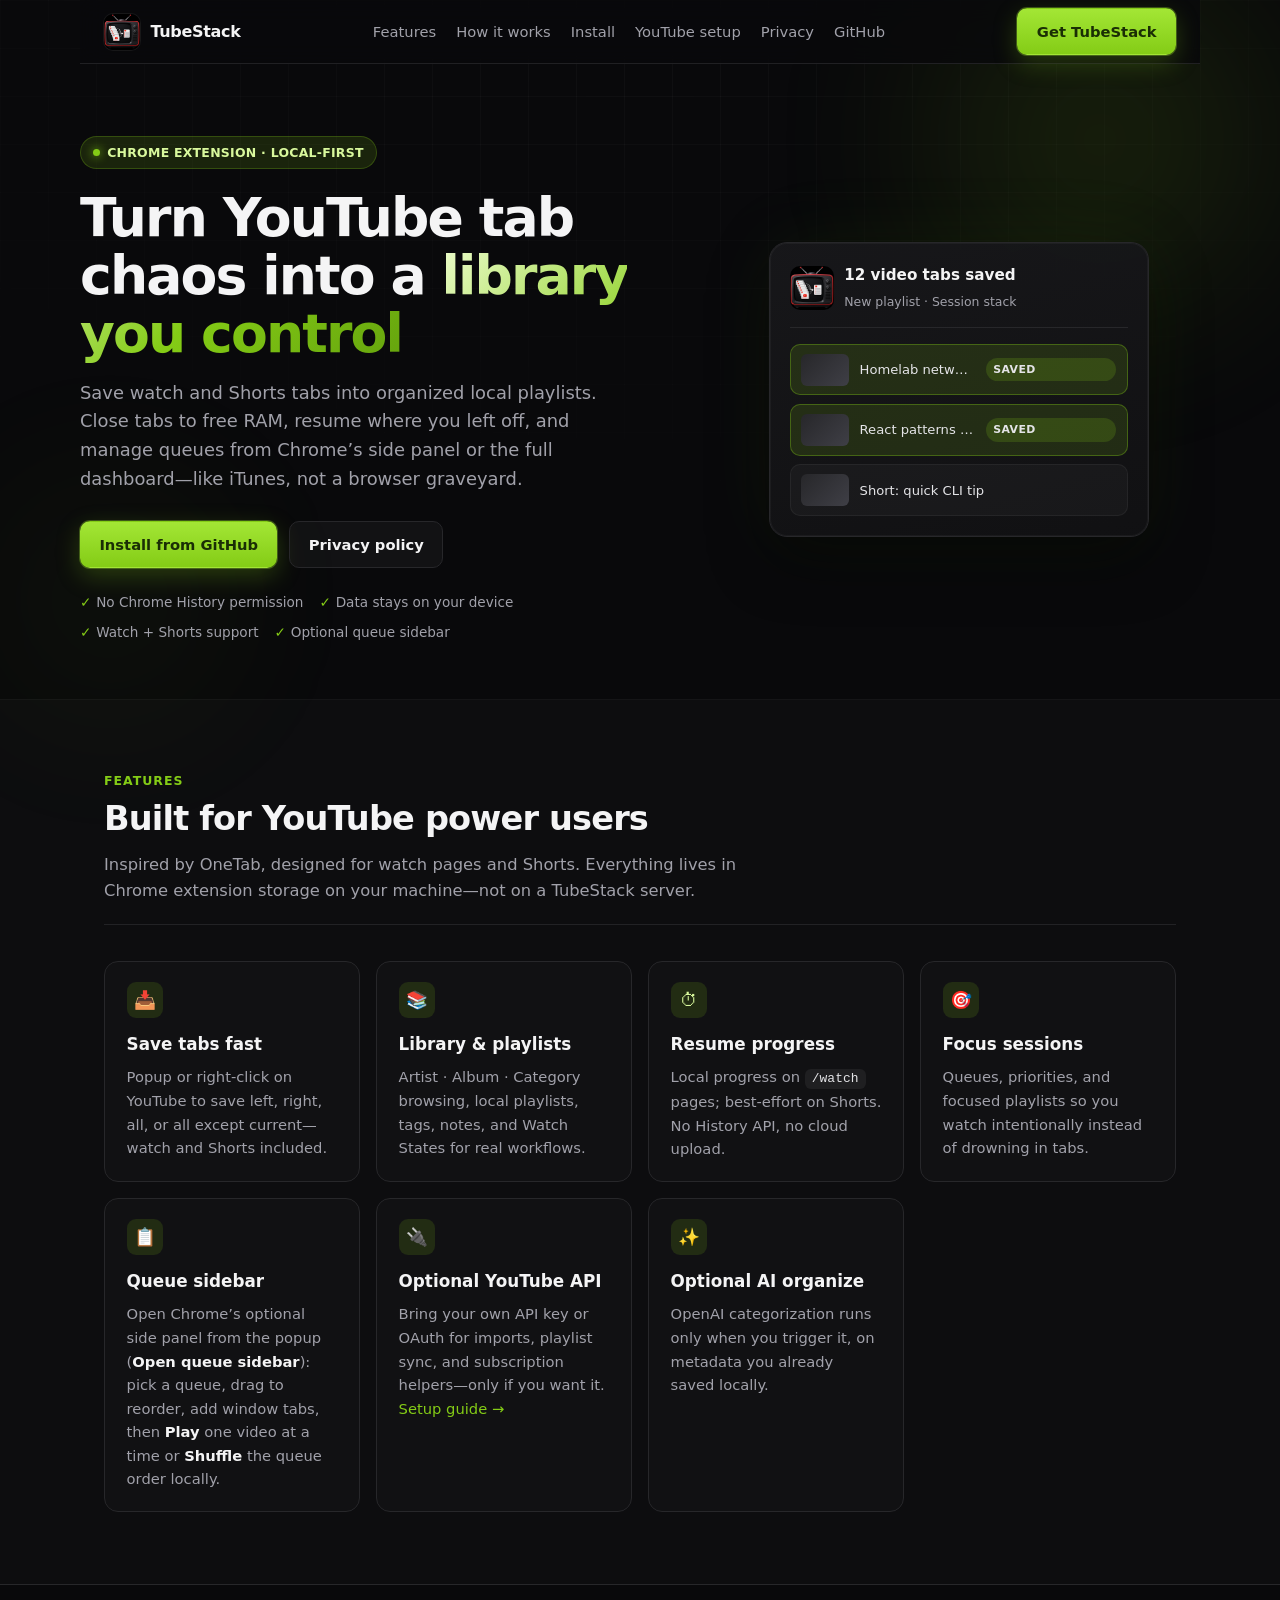
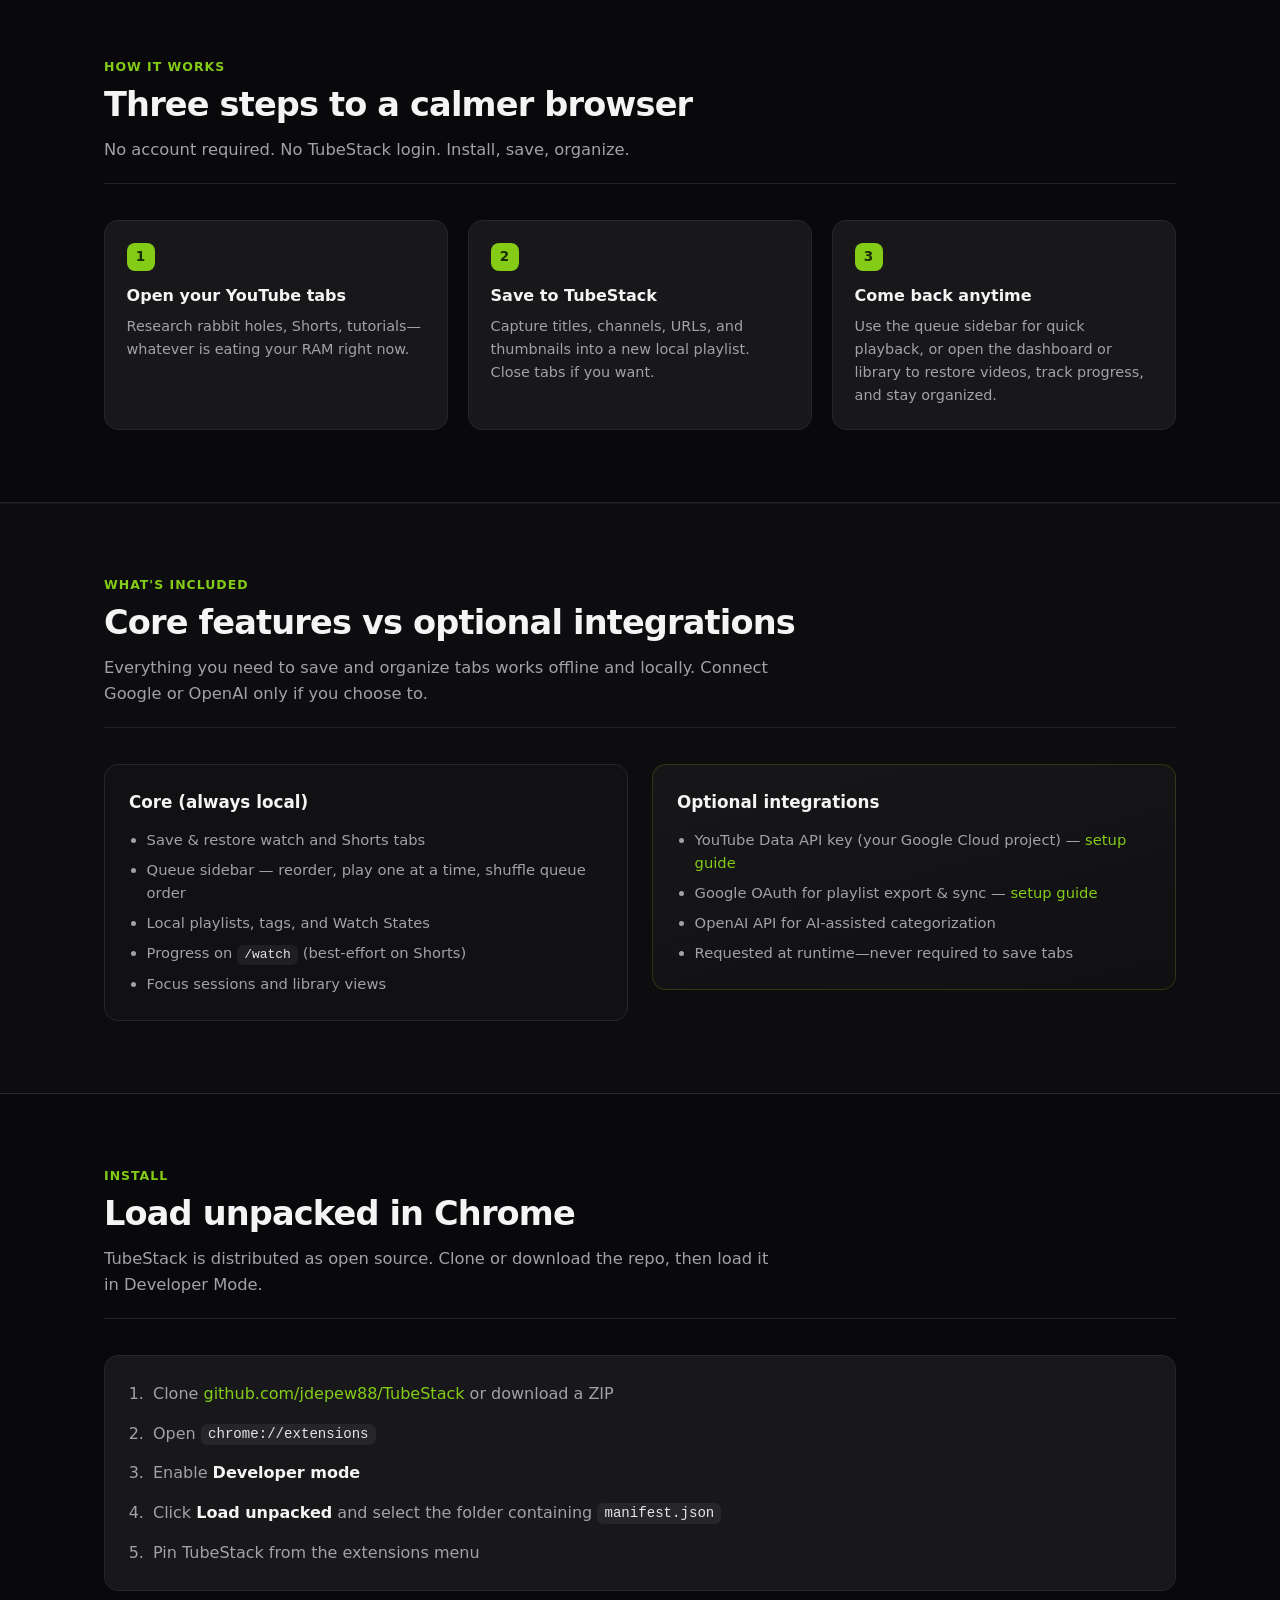
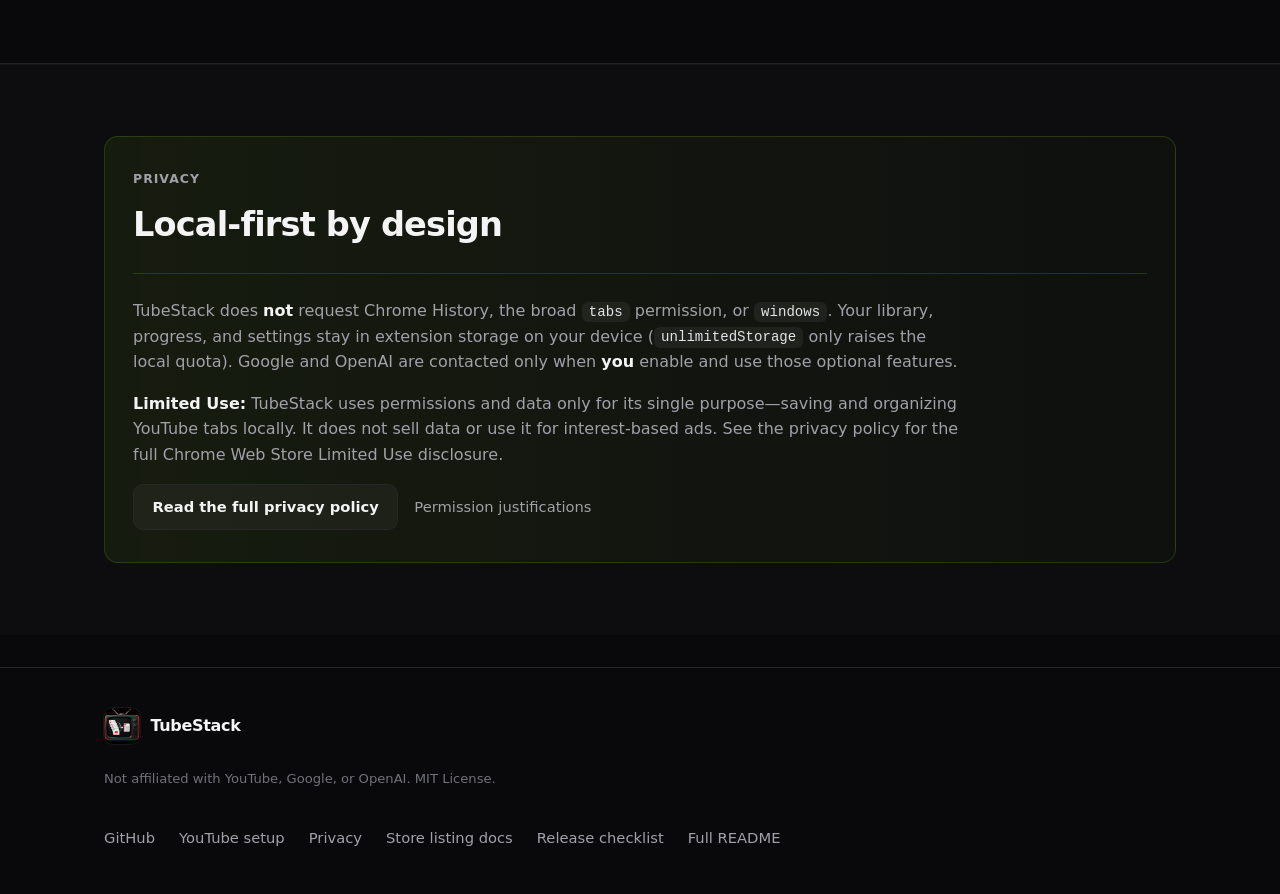
==== commit f8006bbf: "Ship TubeStack 1.0.0 with Web Store compliance and playlist tooling. Add in-product privacy consent," ====
--- a/index.html
+++ b/index.html
@@ -912,8 +912,14 @@
             </header>
             <p>
               TubeStack does <strong>not</strong> request Chrome History, the broad <code>tabs</code> permission, or
-              <code>windows</code>. Your library, progress, and settings stay in extension storage on your device. Google
-              and OpenAI are contacted only when <strong>you</strong> enable and use those optional features.
+              <code>windows</code>. Your library, progress, and settings stay in extension storage on your device
+              (<code>unlimitedStorage</code> only raises the local quota). Google and OpenAI are contacted only when
+              <strong>you</strong> enable and use those optional features.
+            </p>
+            <p>
+              <strong>Limited Use:</strong> TubeStack uses permissions and data only for its single purpose—saving and
+              organizing YouTube tabs locally. It does not sell data or use it for interest-based ads. See the privacy
+              policy for the full Chrome Web Store Limited Use disclosure.
             </p>
             <div class="link-row">
               <a class="btn btn-ghost" href="privacy/privacy.html">Read the full privacy policy</a>
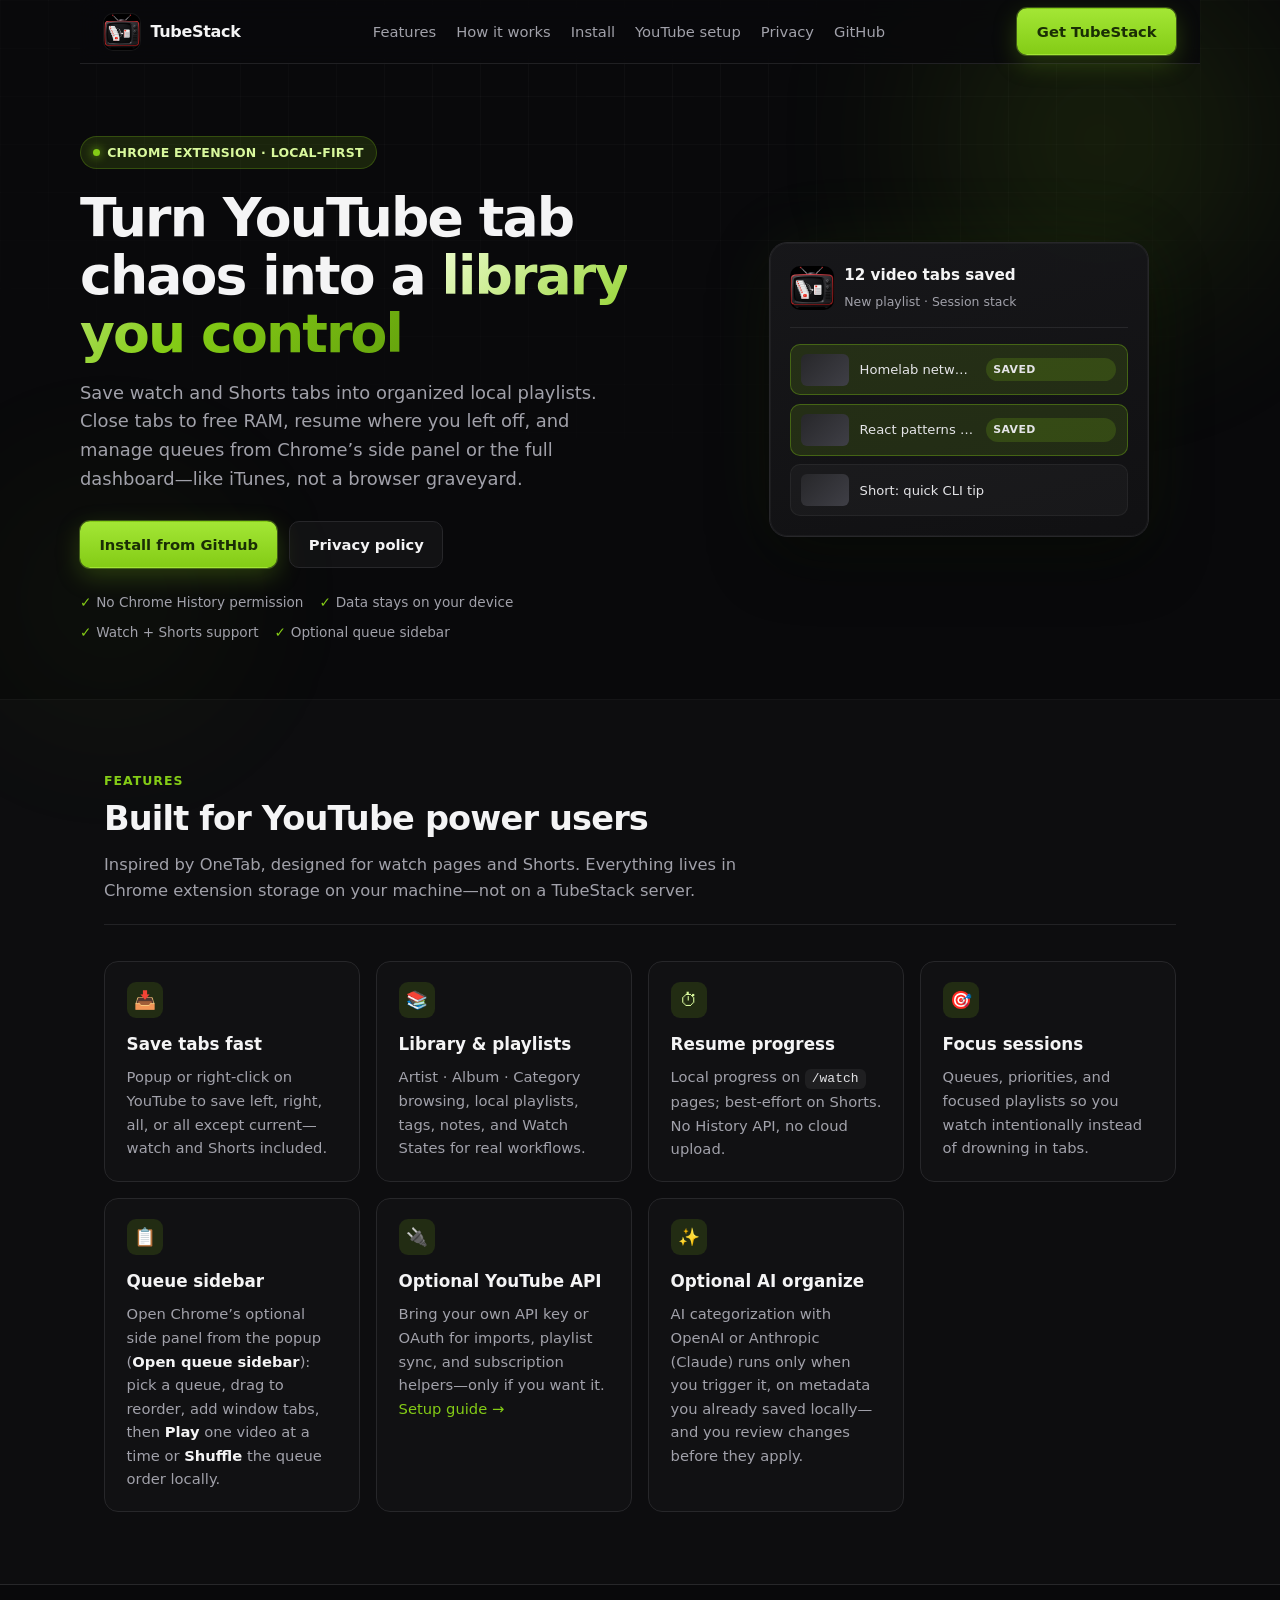
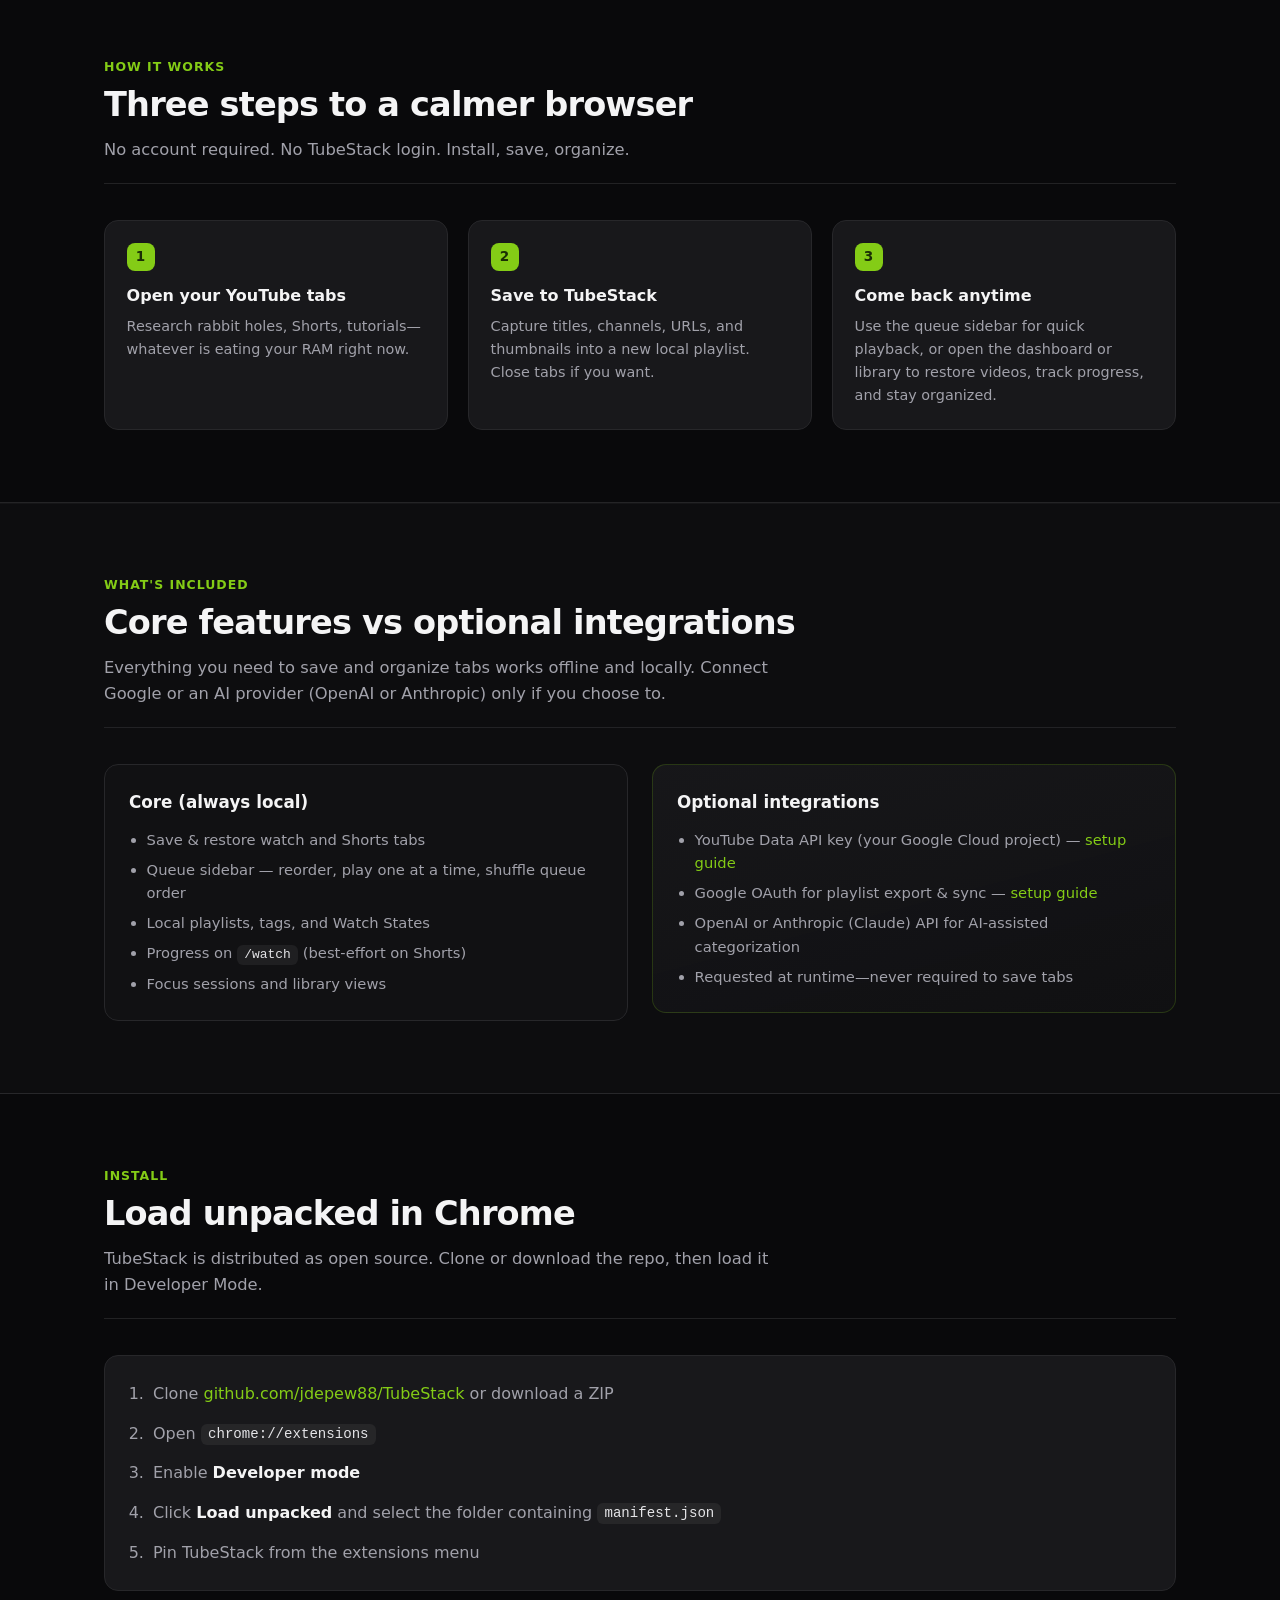
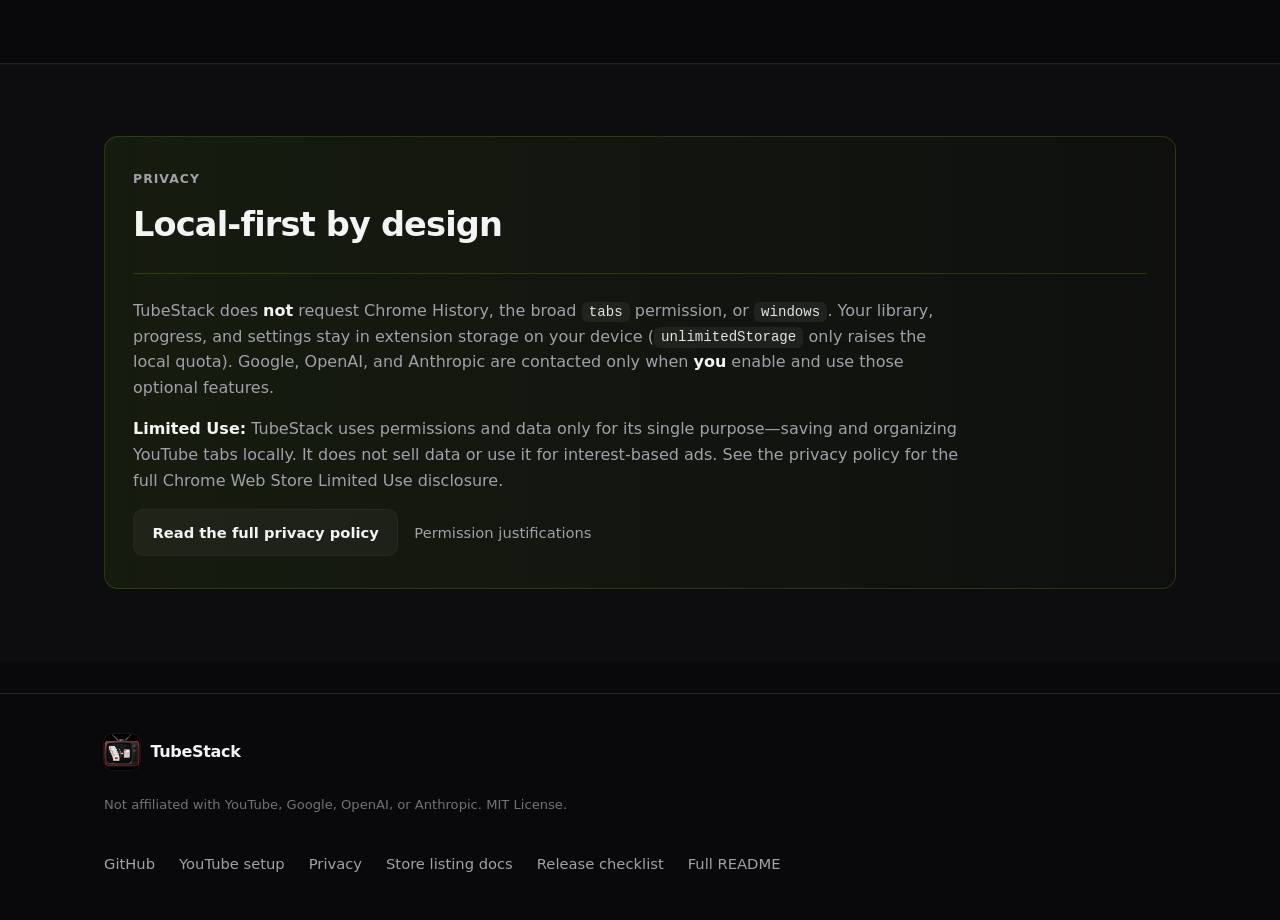
==== commit 74ceb6e7: "Add provider-neutral AI categorization with OpenAI and Anthropic (Claude). - lib/ai-providers.js: sh" ====
--- a/index.html
+++ b/index.html
@@ -824,7 +824,7 @@
             <article class="card">
               <div class="card-icon" aria-hidden="true">✨</div>
               <h3>Optional AI organize</h3>
-              <p>OpenAI categorization runs only when you trigger it, on metadata you already saved locally.</p>
+              <p>AI categorization with OpenAI or Anthropic (Claude) runs only when you trigger it, on metadata you already saved locally—and you review changes before they apply.</p>
             </article>
           </div>
         </div>
@@ -859,7 +859,7 @@
           <header class="section-head">
             <p class="section-label">What's included</p>
             <h2 class="section-title">Core features vs optional integrations</h2>
-            <p class="section-sub">Everything you need to save and organize tabs works offline and locally. Connect Google or OpenAI only if you choose to.</p>
+            <p class="section-sub">Everything you need to save and organize tabs works offline and locally. Connect Google or an AI provider (OpenAI or Anthropic) only if you choose to.</p>
           </header>
           <div class="split">
           <div class="panel">
@@ -877,7 +877,7 @@
             <ul>
               <li>YouTube Data API key (your Google Cloud project) — <a href="setup/youtube-api.html">setup guide</a></li>
               <li>Google OAuth for playlist export &amp; sync — <a href="setup/youtube-api.html">setup guide</a></li>
-              <li>OpenAI API for AI-assisted categorization</li>
+              <li>OpenAI or Anthropic (Claude) API for AI-assisted categorization</li>
               <li>Requested at runtime—never required to save tabs</li>
             </ul>
           </div>
@@ -913,7 +913,7 @@
             <p>
               TubeStack does <strong>not</strong> request Chrome History, the broad <code>tabs</code> permission, or
               <code>windows</code>. Your library, progress, and settings stay in extension storage on your device
-              (<code>unlimitedStorage</code> only raises the local quota). Google and OpenAI are contacted only when
+              (<code>unlimitedStorage</code> only raises the local quota). Google, OpenAI, and Anthropic are contacted only when
               <strong>you</strong> enable and use those optional features.
             </p>
             <p>
@@ -937,7 +937,7 @@
             <img src="assets/icon512.png" width="32" height="32" alt="" />
             TubeStack
           </a>
-          <p class="fine">Not affiliated with YouTube, Google, or OpenAI. MIT License.</p>
+          <p class="fine">Not affiliated with YouTube, Google, OpenAI, or Anthropic. MIT License.</p>
         </div>
         <div class="footer-links">
           <a href="https://github.com/jdepew88/TubeStack">GitHub</a>
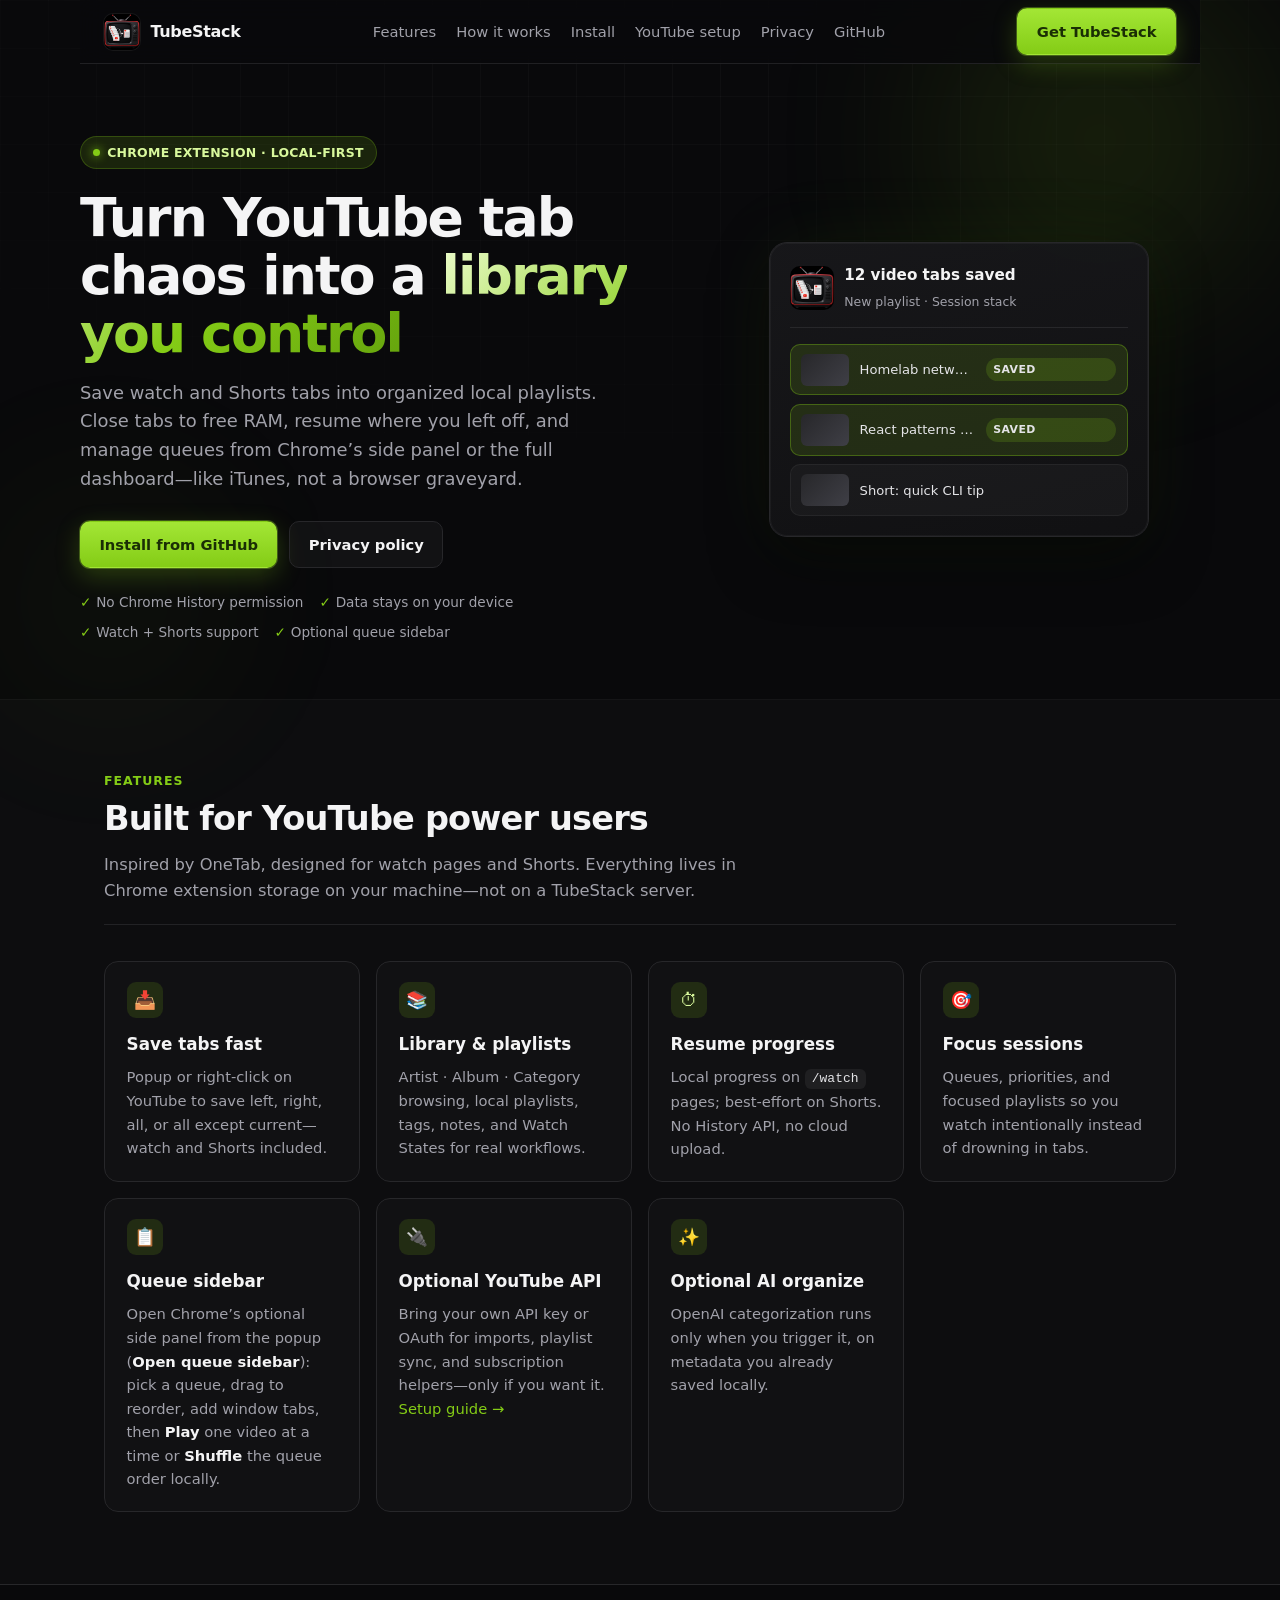
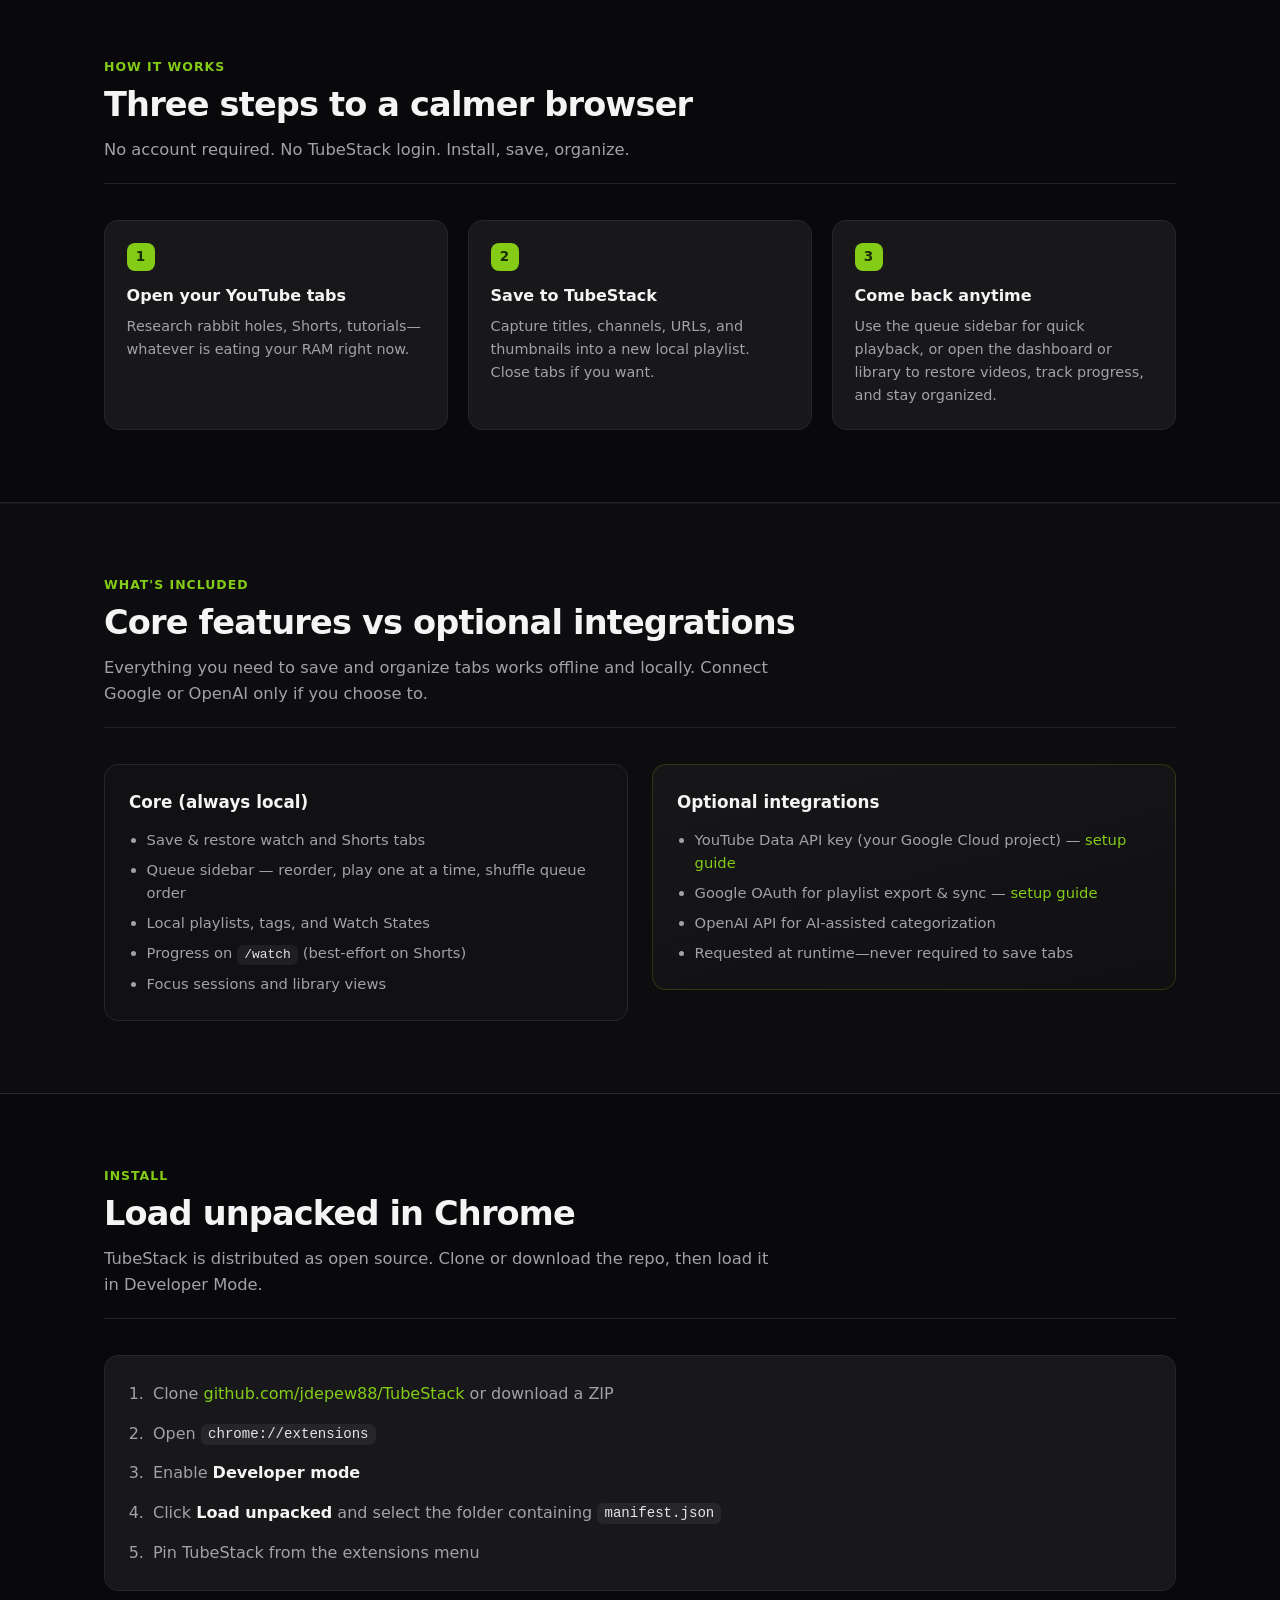
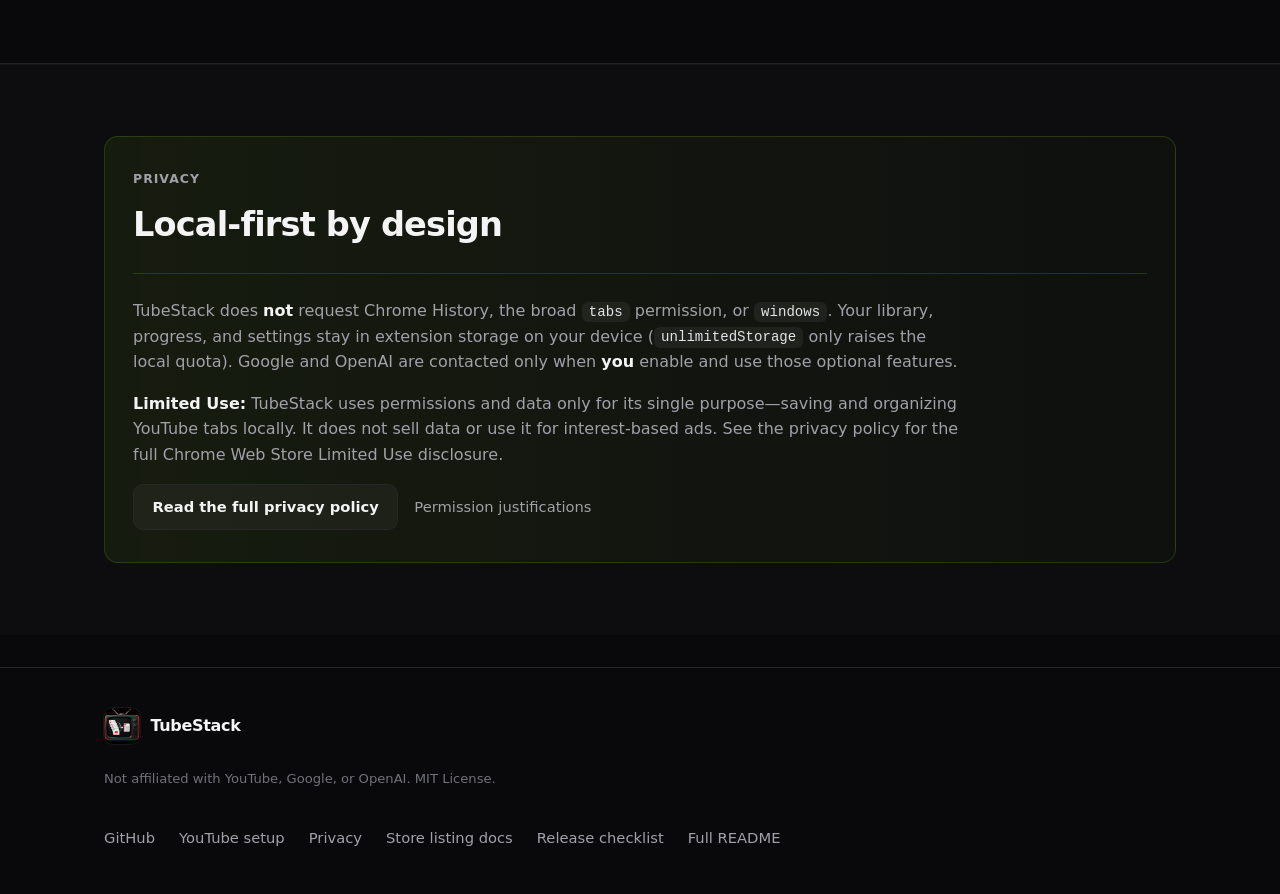
==== commit 614fae1e: "Merge main (TubeStack 1.0.0) into fix/save-tabs-reliability Brings in f8006bb so the AI-provider bra" ====
--- a/index.html
+++ b/index.html
@@ -824,7 +824,7 @@
             <article class="card">
               <div class="card-icon" aria-hidden="true">✨</div>
               <h3>Optional AI organize</h3>
-              <p>AI categorization with OpenAI or Anthropic (Claude) runs only when you trigger it, on metadata you already saved locally—and you review changes before they apply.</p>
+              <p>OpenAI categorization runs only when you trigger it, on metadata you already saved locally.</p>
             </article>
           </div>
         </div>
@@ -859,7 +859,7 @@
           <header class="section-head">
             <p class="section-label">What's included</p>
             <h2 class="section-title">Core features vs optional integrations</h2>
-            <p class="section-sub">Everything you need to save and organize tabs works offline and locally. Connect Google or an AI provider (OpenAI or Anthropic) only if you choose to.</p>
+            <p class="section-sub">Everything you need to save and organize tabs works offline and locally. Connect Google or OpenAI only if you choose to.</p>
           </header>
           <div class="split">
           <div class="panel">
@@ -877,7 +877,7 @@
             <ul>
               <li>YouTube Data API key (your Google Cloud project) — <a href="setup/youtube-api.html">setup guide</a></li>
               <li>Google OAuth for playlist export &amp; sync — <a href="setup/youtube-api.html">setup guide</a></li>
-              <li>OpenAI or Anthropic (Claude) API for AI-assisted categorization</li>
+              <li>OpenAI API for AI-assisted categorization</li>
               <li>Requested at runtime—never required to save tabs</li>
             </ul>
           </div>
@@ -913,7 +913,7 @@
             <p>
               TubeStack does <strong>not</strong> request Chrome History, the broad <code>tabs</code> permission, or
               <code>windows</code>. Your library, progress, and settings stay in extension storage on your device
-              (<code>unlimitedStorage</code> only raises the local quota). Google, OpenAI, and Anthropic are contacted only when
+              (<code>unlimitedStorage</code> only raises the local quota). Google and OpenAI are contacted only when
               <strong>you</strong> enable and use those optional features.
             </p>
             <p>
@@ -937,7 +937,7 @@
             <img src="assets/icon512.png" width="32" height="32" alt="" />
             TubeStack
           </a>
-          <p class="fine">Not affiliated with YouTube, Google, OpenAI, or Anthropic. MIT License.</p>
+          <p class="fine">Not affiliated with YouTube, Google, or OpenAI. MIT License.</p>
         </div>
         <div class="footer-links">
           <a href="https://github.com/jdepew88/TubeStack">GitHub</a>
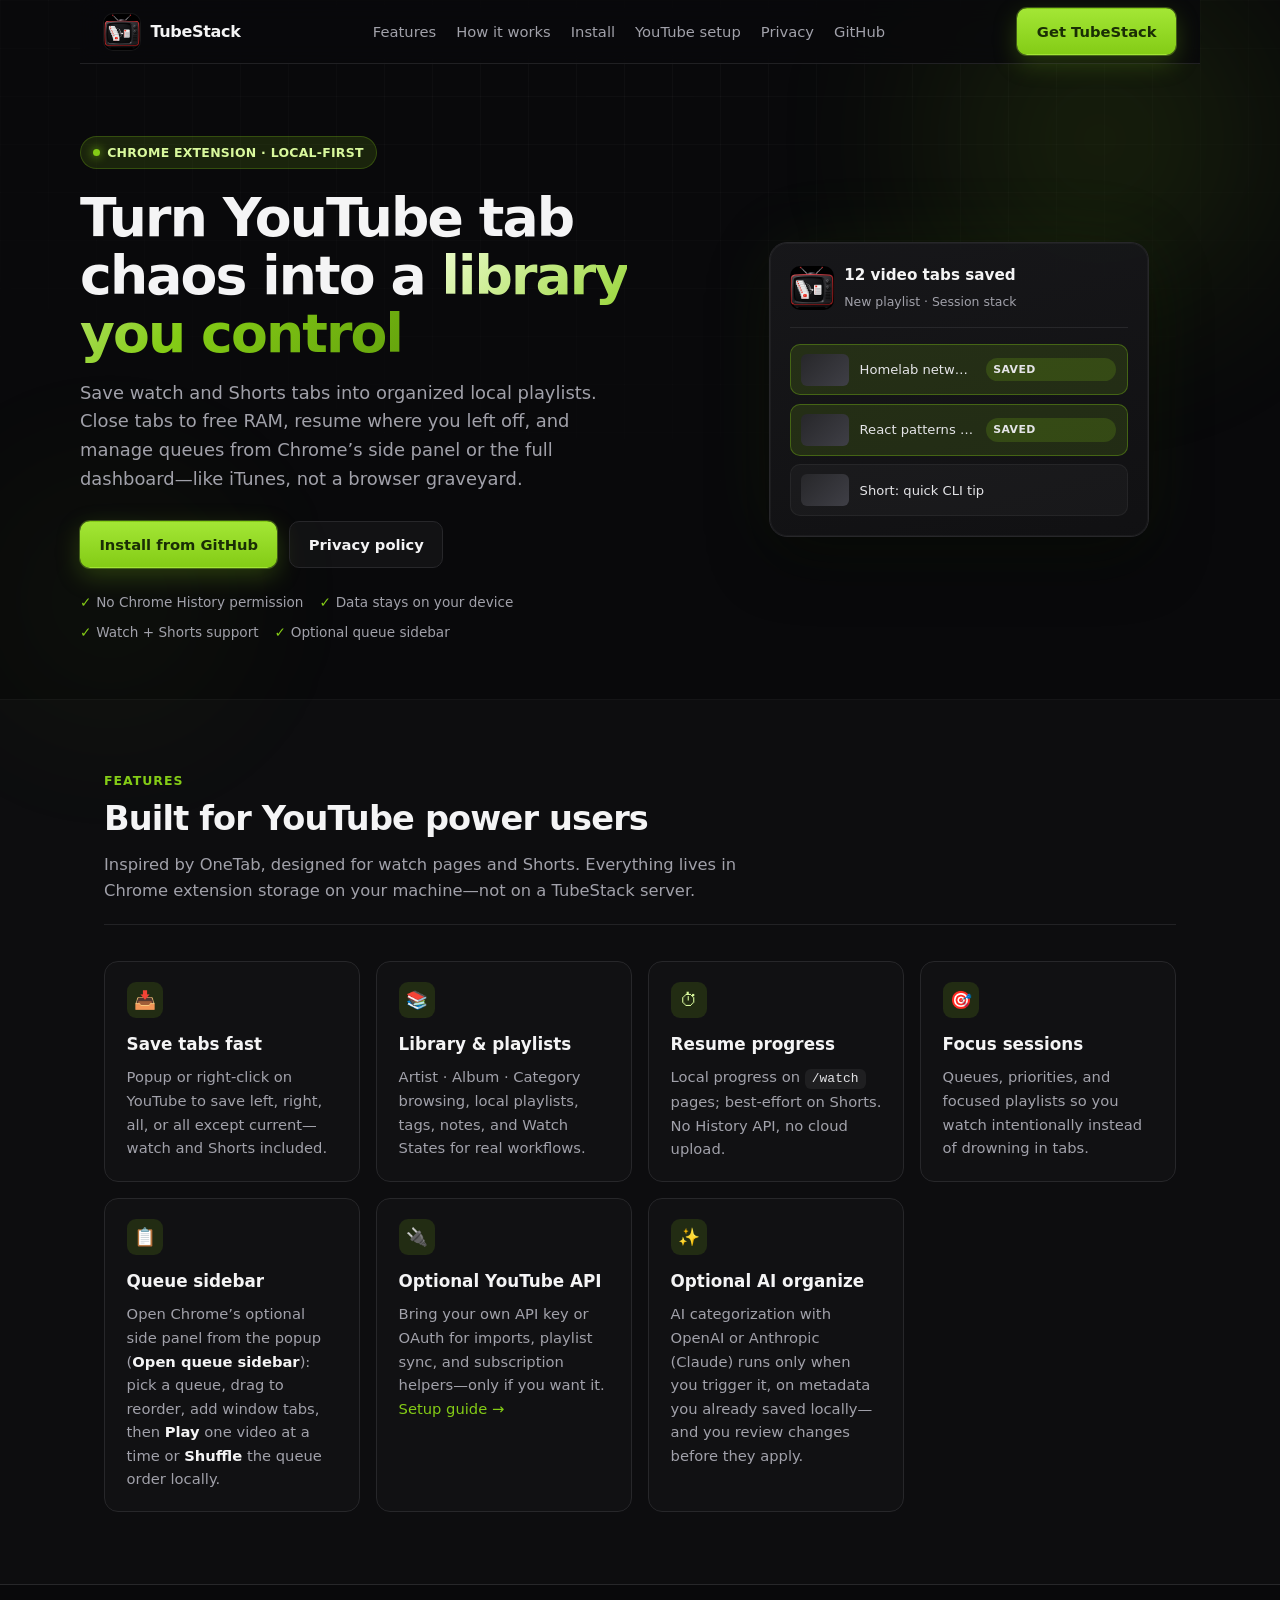
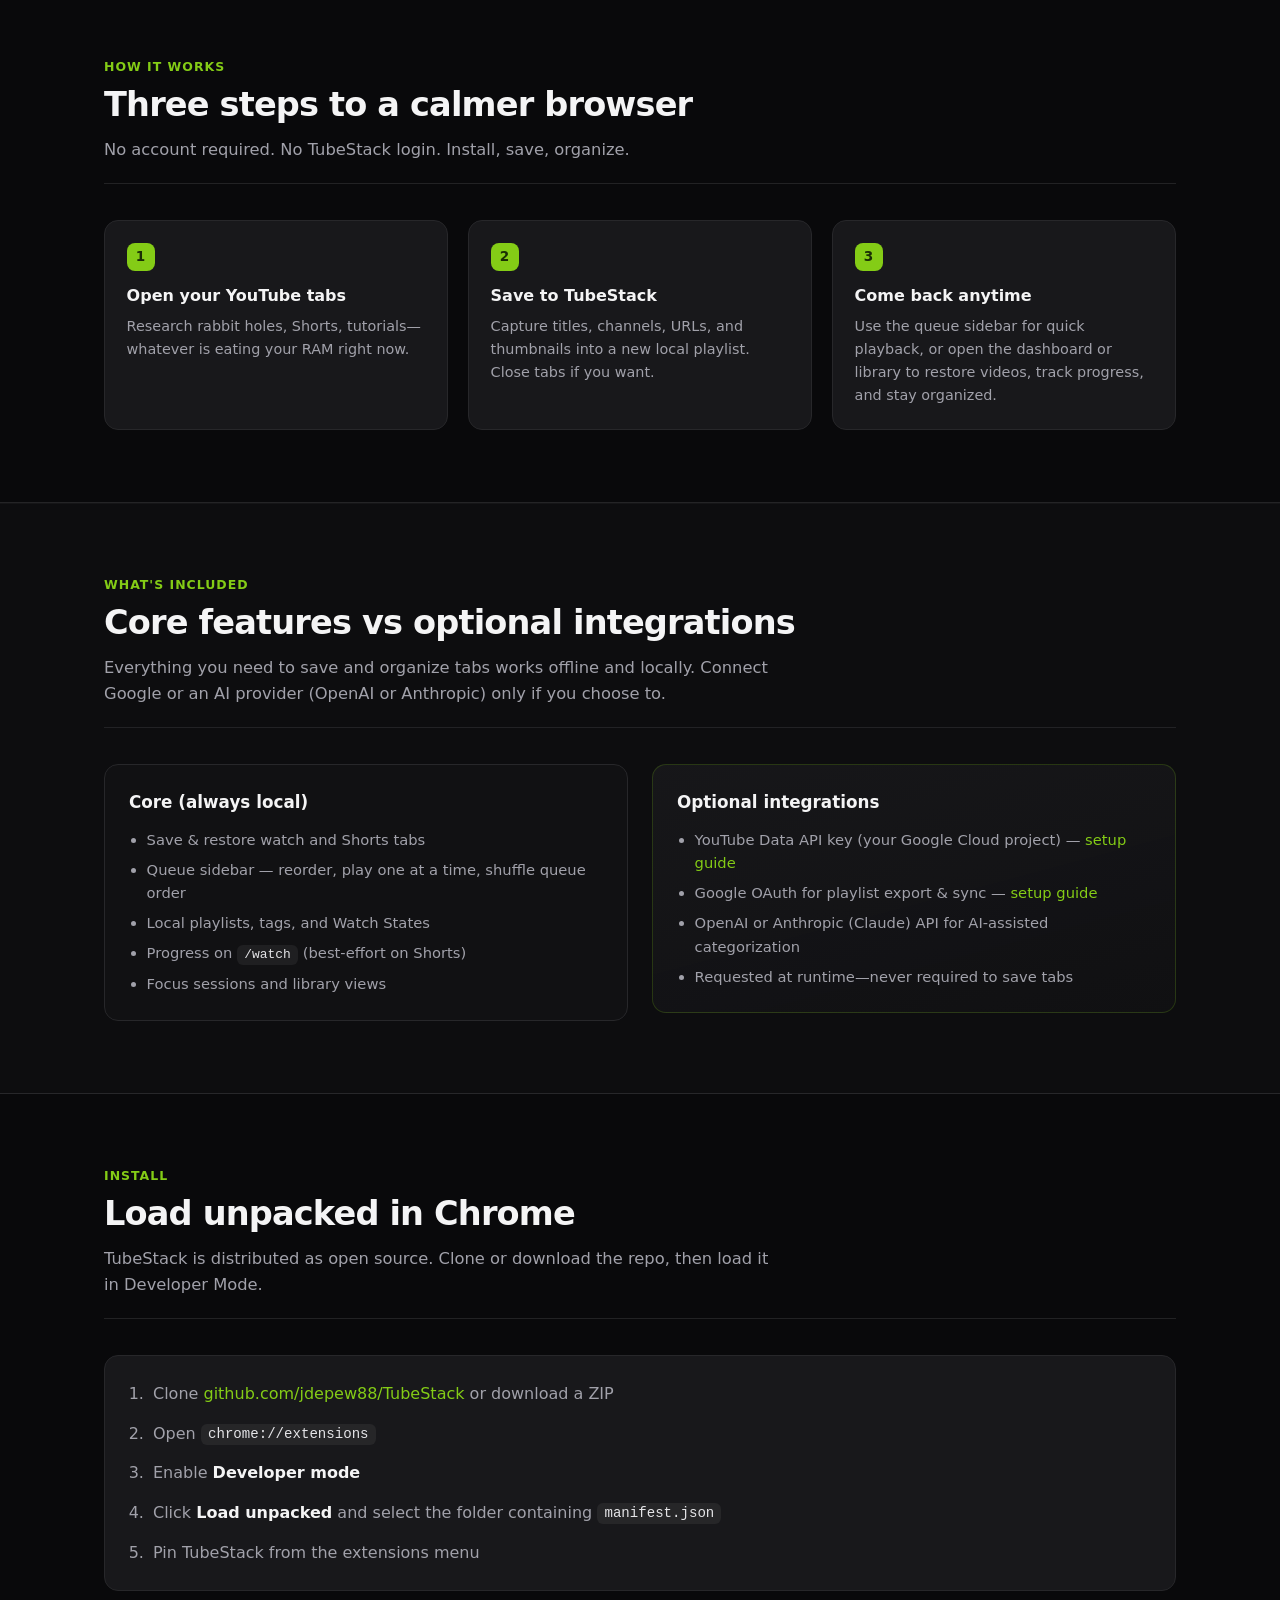
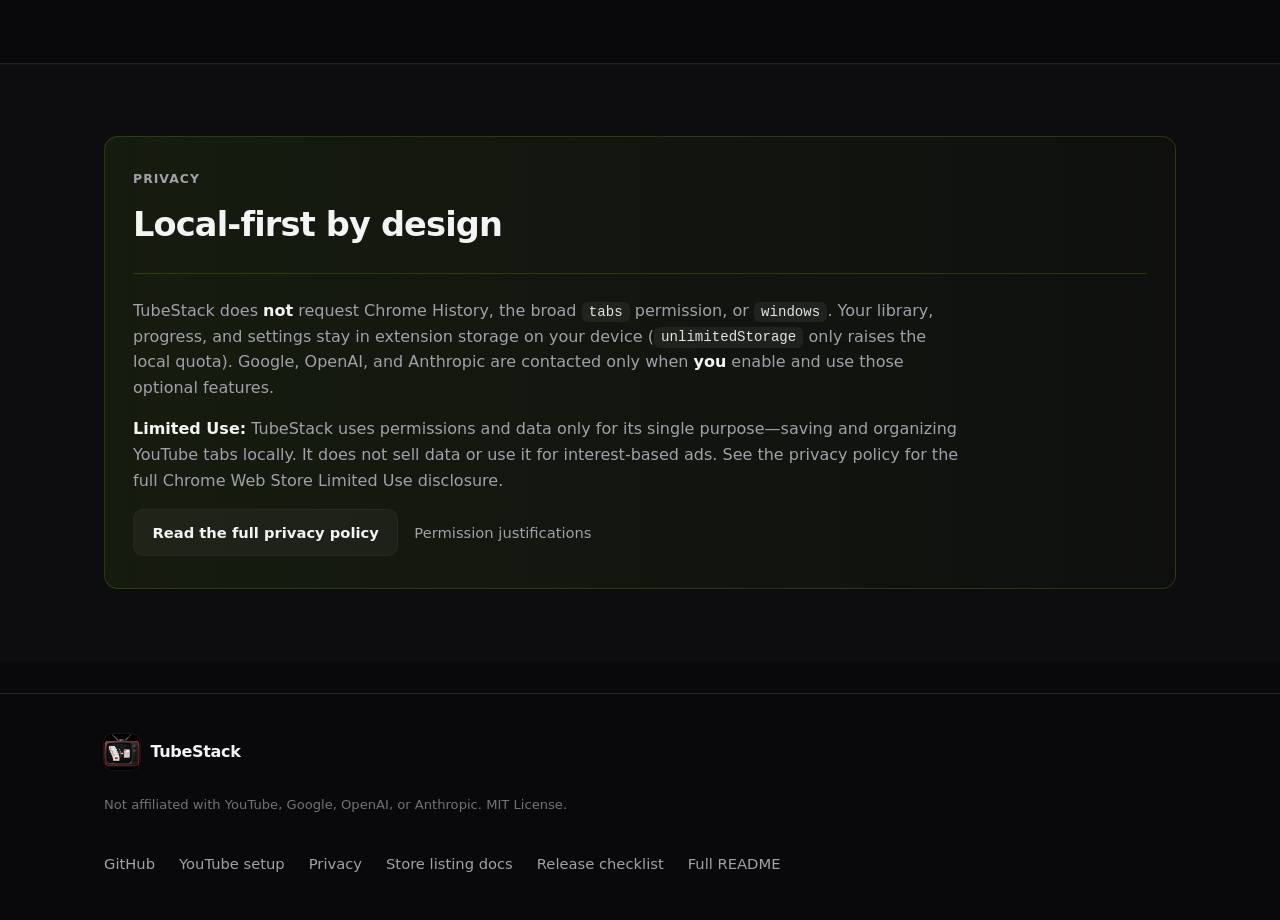
==== commit 79ae570e: "feat: add OpenAI and Anthropic categorization providers Merges feature/ai-provider-categorization (7" ====
--- a/index.html
+++ b/index.html
@@ -824,7 +824,7 @@
             <article class="card">
               <div class="card-icon" aria-hidden="true">✨</div>
               <h3>Optional AI organize</h3>
-              <p>OpenAI categorization runs only when you trigger it, on metadata you already saved locally.</p>
+              <p>AI categorization with OpenAI or Anthropic (Claude) runs only when you trigger it, on metadata you already saved locally—and you review changes before they apply.</p>
             </article>
           </div>
         </div>
@@ -859,7 +859,7 @@
           <header class="section-head">
             <p class="section-label">What's included</p>
             <h2 class="section-title">Core features vs optional integrations</h2>
-            <p class="section-sub">Everything you need to save and organize tabs works offline and locally. Connect Google or OpenAI only if you choose to.</p>
+            <p class="section-sub">Everything you need to save and organize tabs works offline and locally. Connect Google or an AI provider (OpenAI or Anthropic) only if you choose to.</p>
           </header>
           <div class="split">
           <div class="panel">
@@ -877,7 +877,7 @@
             <ul>
               <li>YouTube Data API key (your Google Cloud project) — <a href="setup/youtube-api.html">setup guide</a></li>
               <li>Google OAuth for playlist export &amp; sync — <a href="setup/youtube-api.html">setup guide</a></li>
-              <li>OpenAI API for AI-assisted categorization</li>
+              <li>OpenAI or Anthropic (Claude) API for AI-assisted categorization</li>
               <li>Requested at runtime—never required to save tabs</li>
             </ul>
           </div>
@@ -913,7 +913,7 @@
             <p>
               TubeStack does <strong>not</strong> request Chrome History, the broad <code>tabs</code> permission, or
               <code>windows</code>. Your library, progress, and settings stay in extension storage on your device
-              (<code>unlimitedStorage</code> only raises the local quota). Google and OpenAI are contacted only when
+              (<code>unlimitedStorage</code> only raises the local quota). Google, OpenAI, and Anthropic are contacted only when
               <strong>you</strong> enable and use those optional features.
             </p>
             <p>
@@ -937,7 +937,7 @@
             <img src="assets/icon512.png" width="32" height="32" alt="" />
             TubeStack
           </a>
-          <p class="fine">Not affiliated with YouTube, Google, or OpenAI. MIT License.</p>
+          <p class="fine">Not affiliated with YouTube, Google, OpenAI, or Anthropic. MIT License.</p>
         </div>
         <div class="footer-links">
           <a href="https://github.com/jdepew88/TubeStack">GitHub</a>
